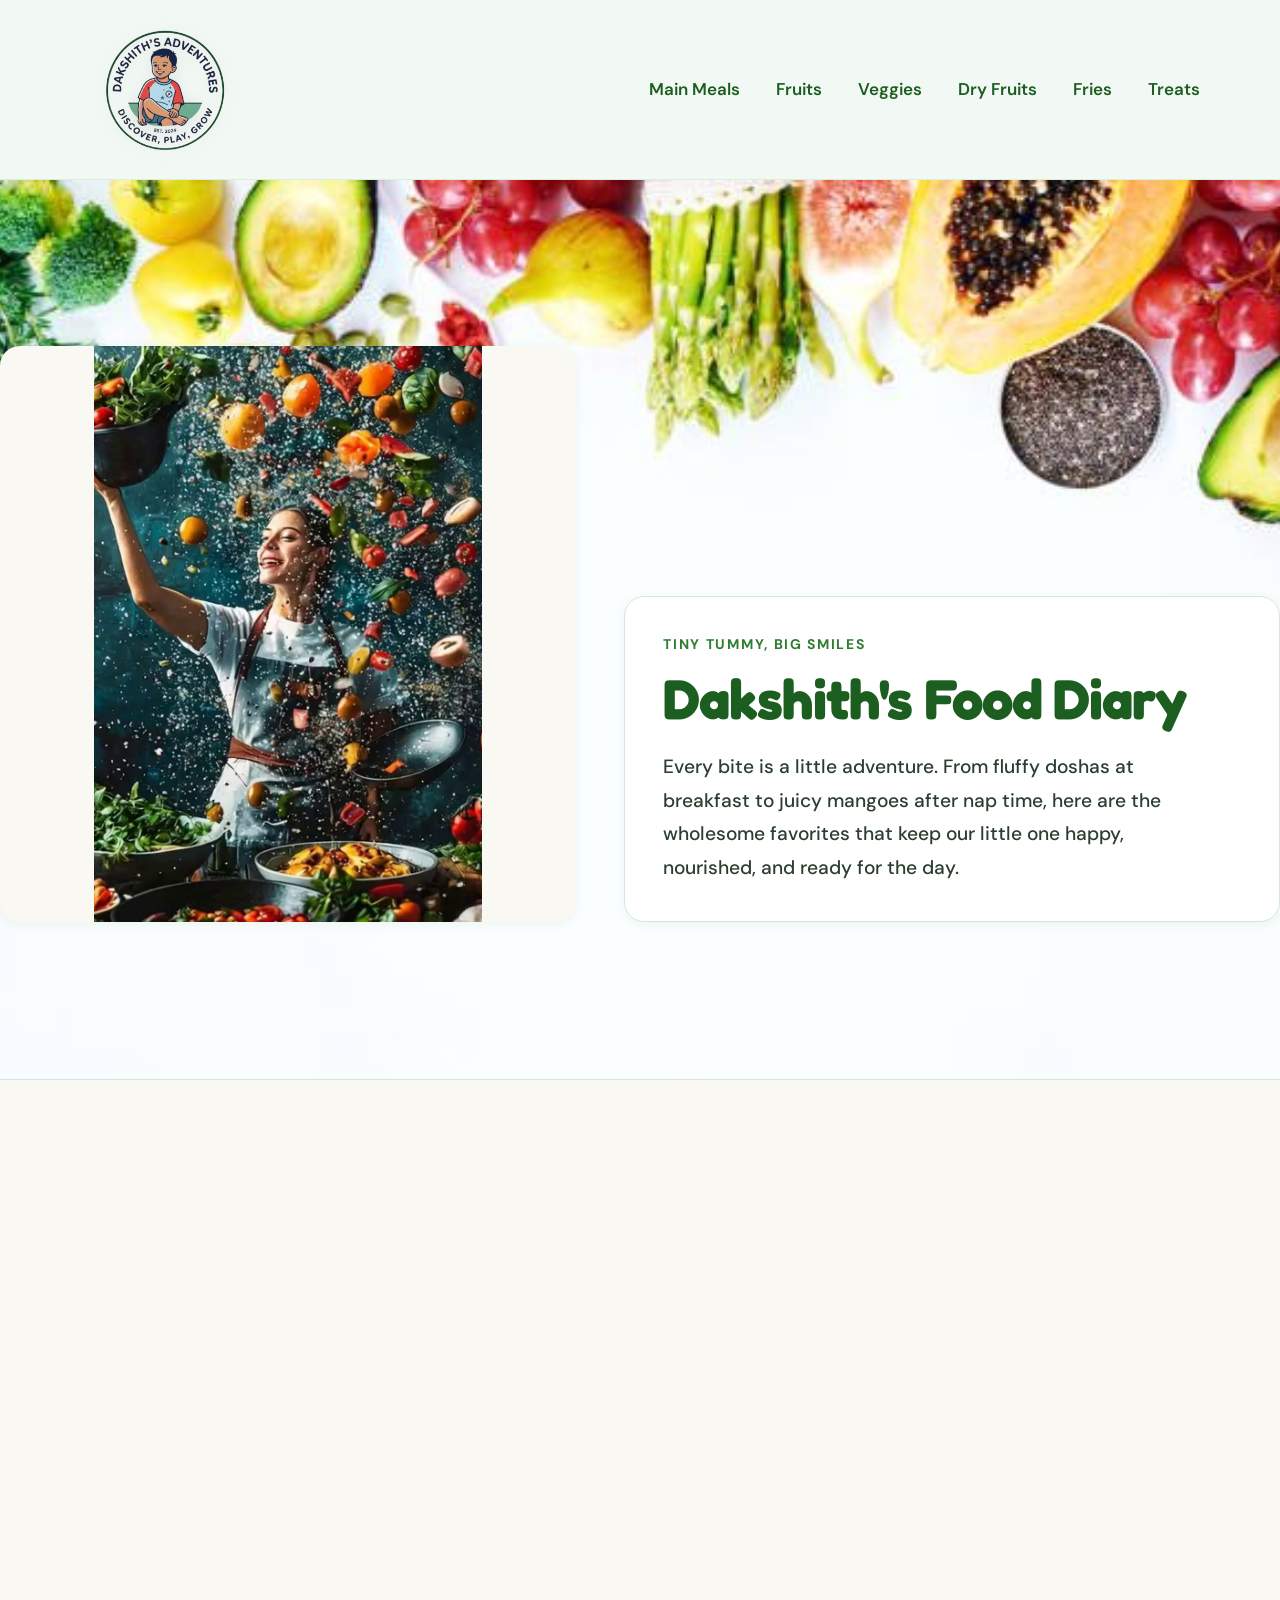
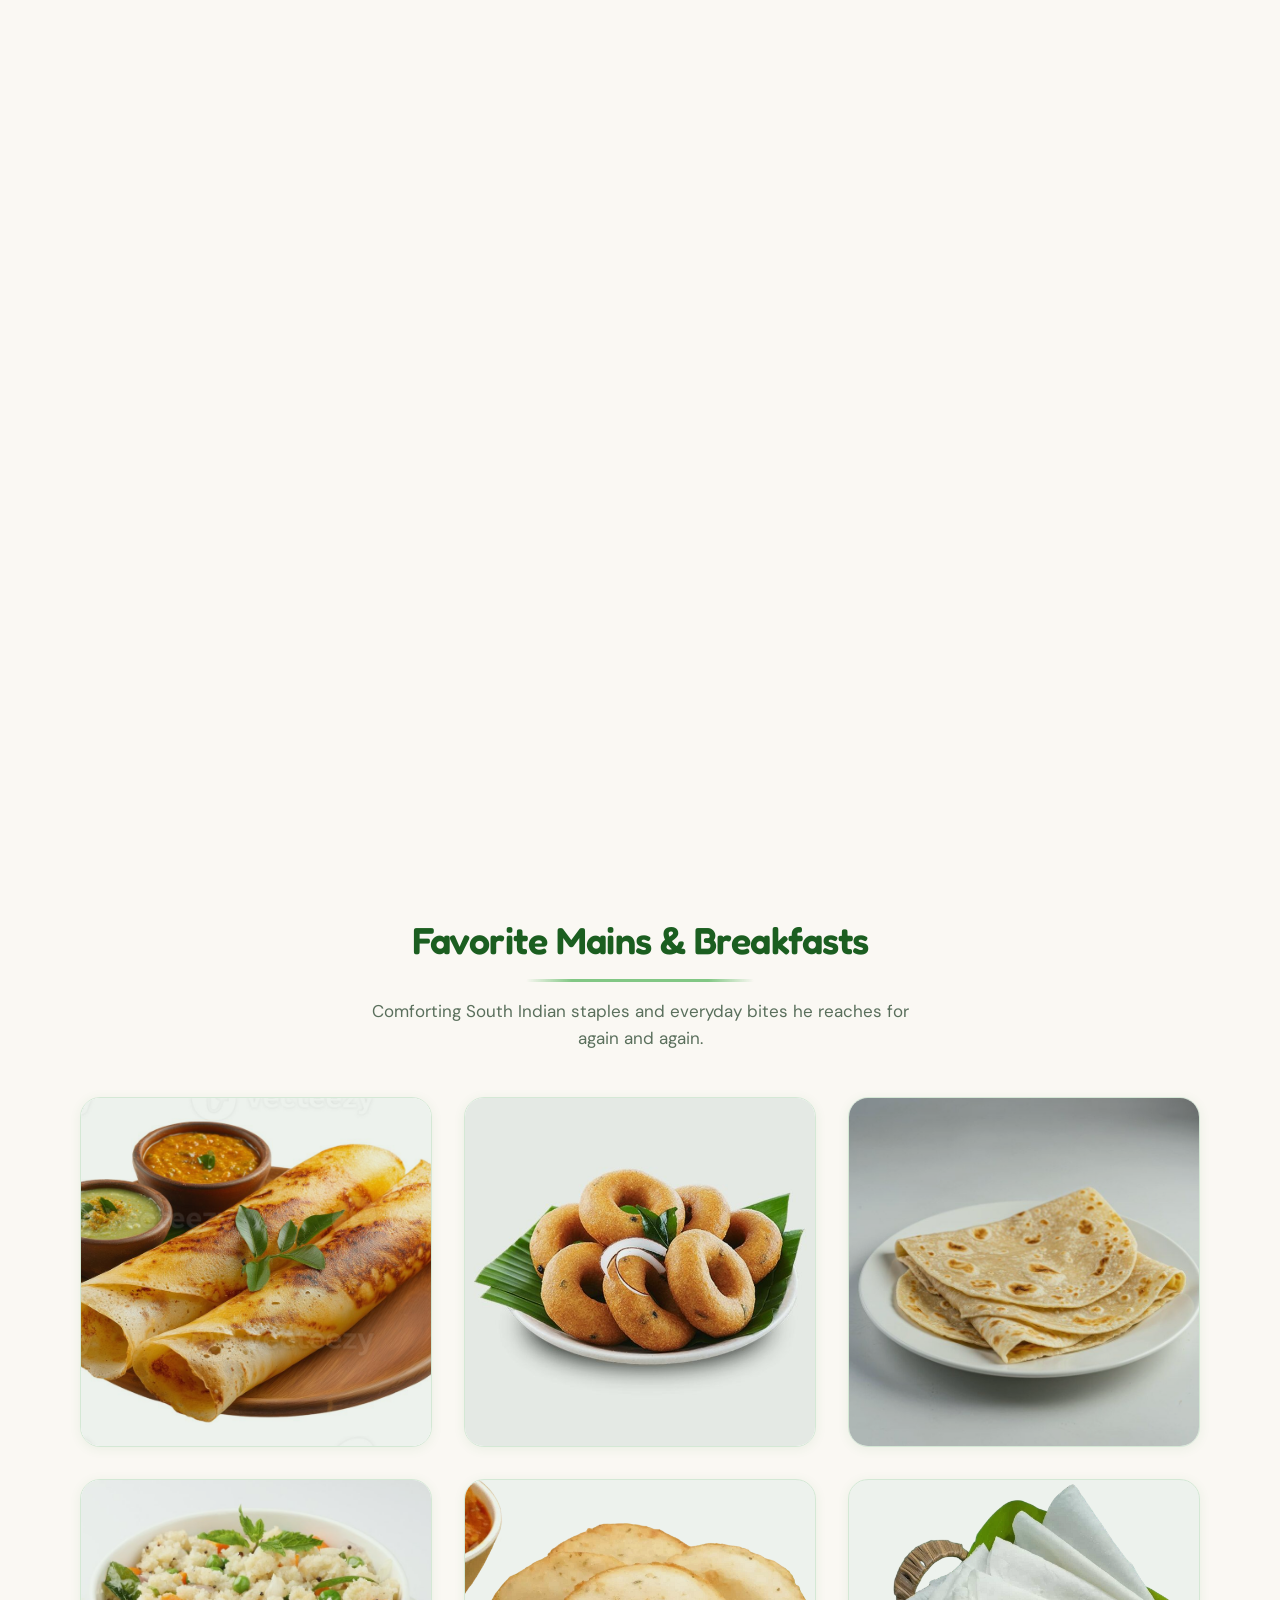
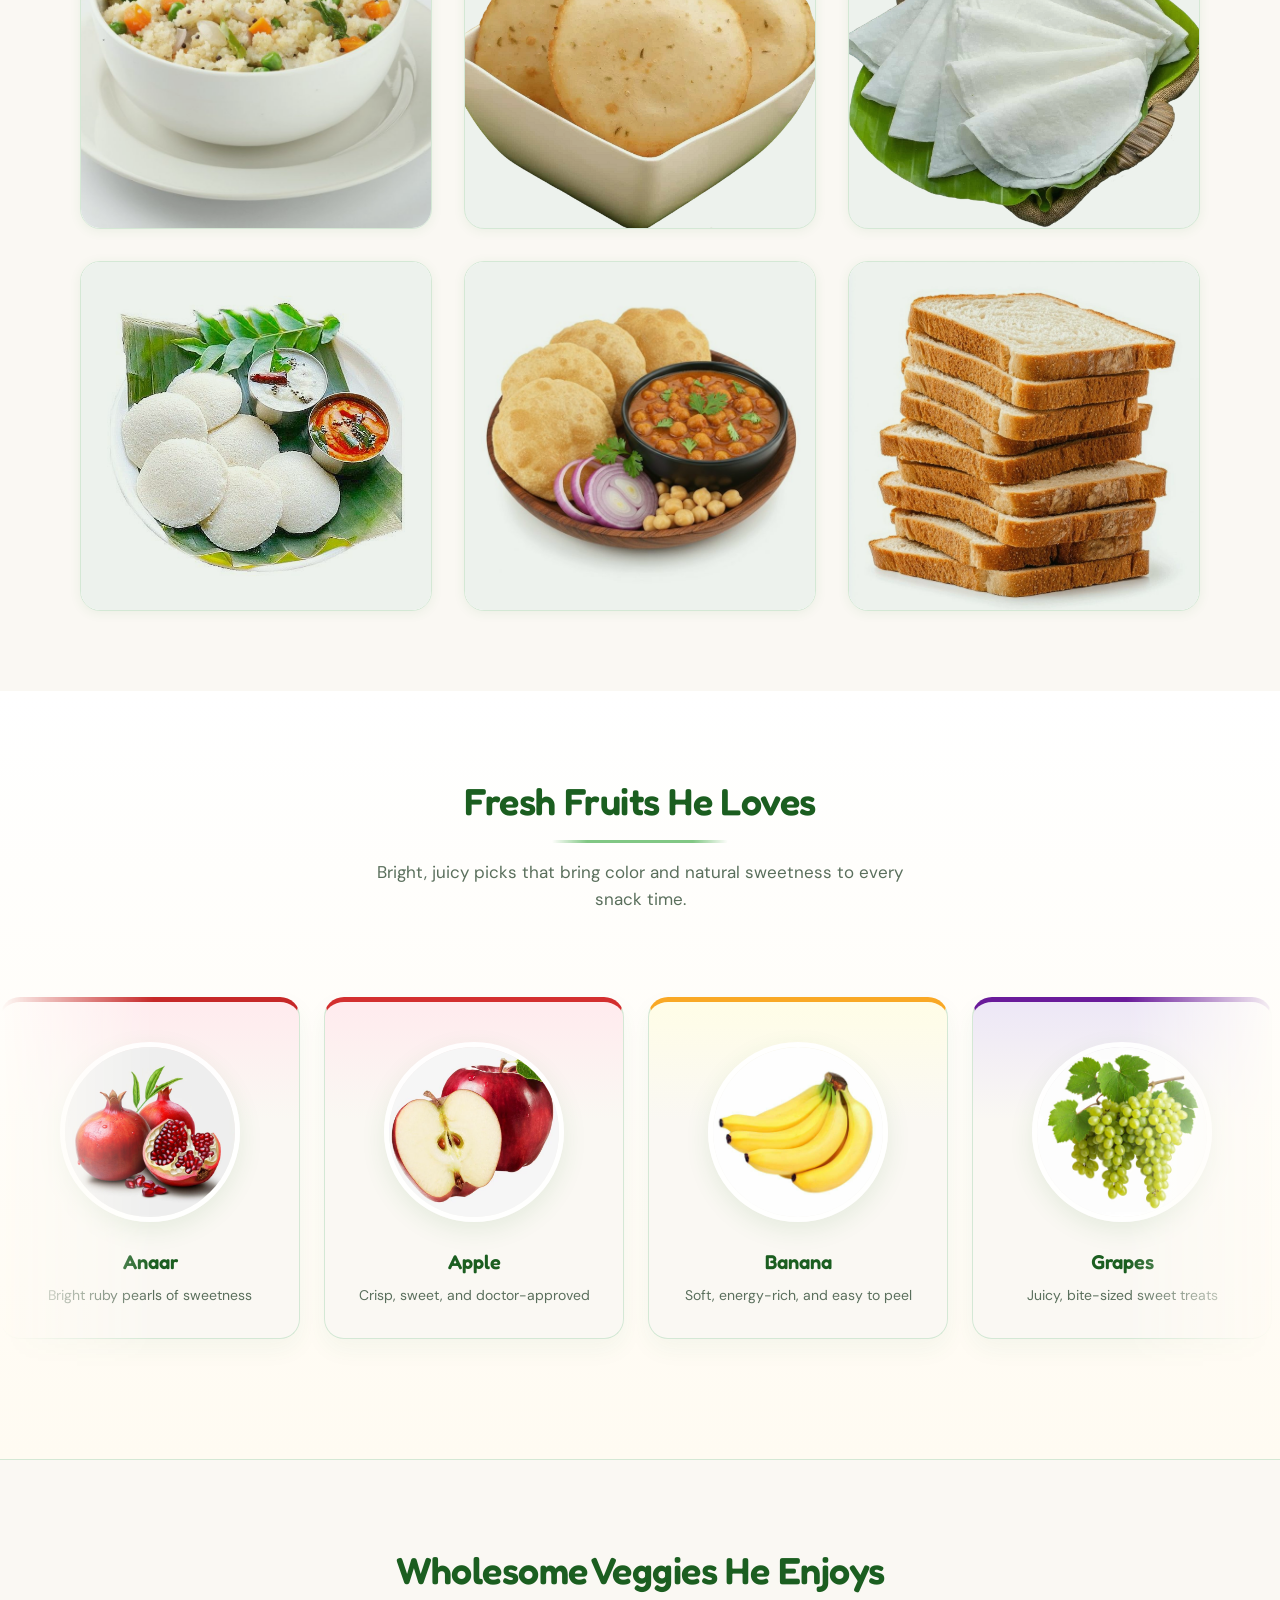
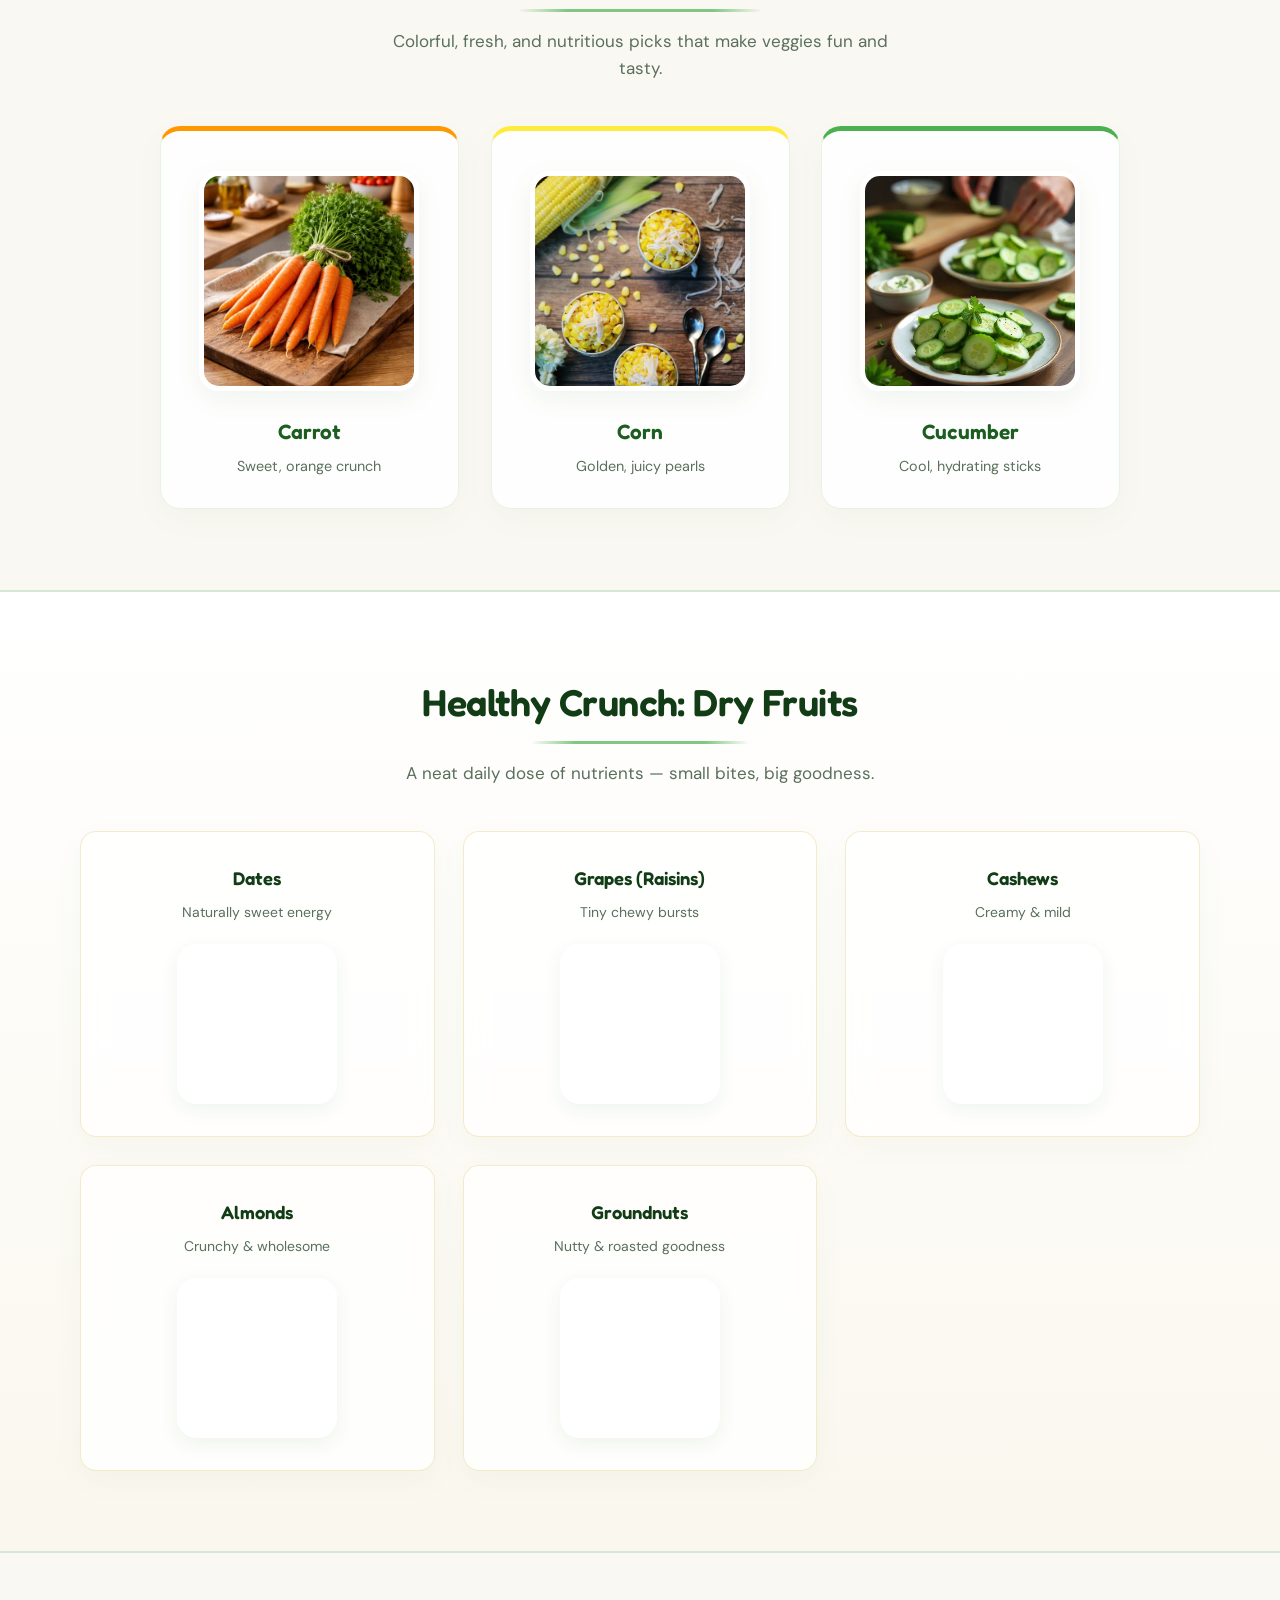
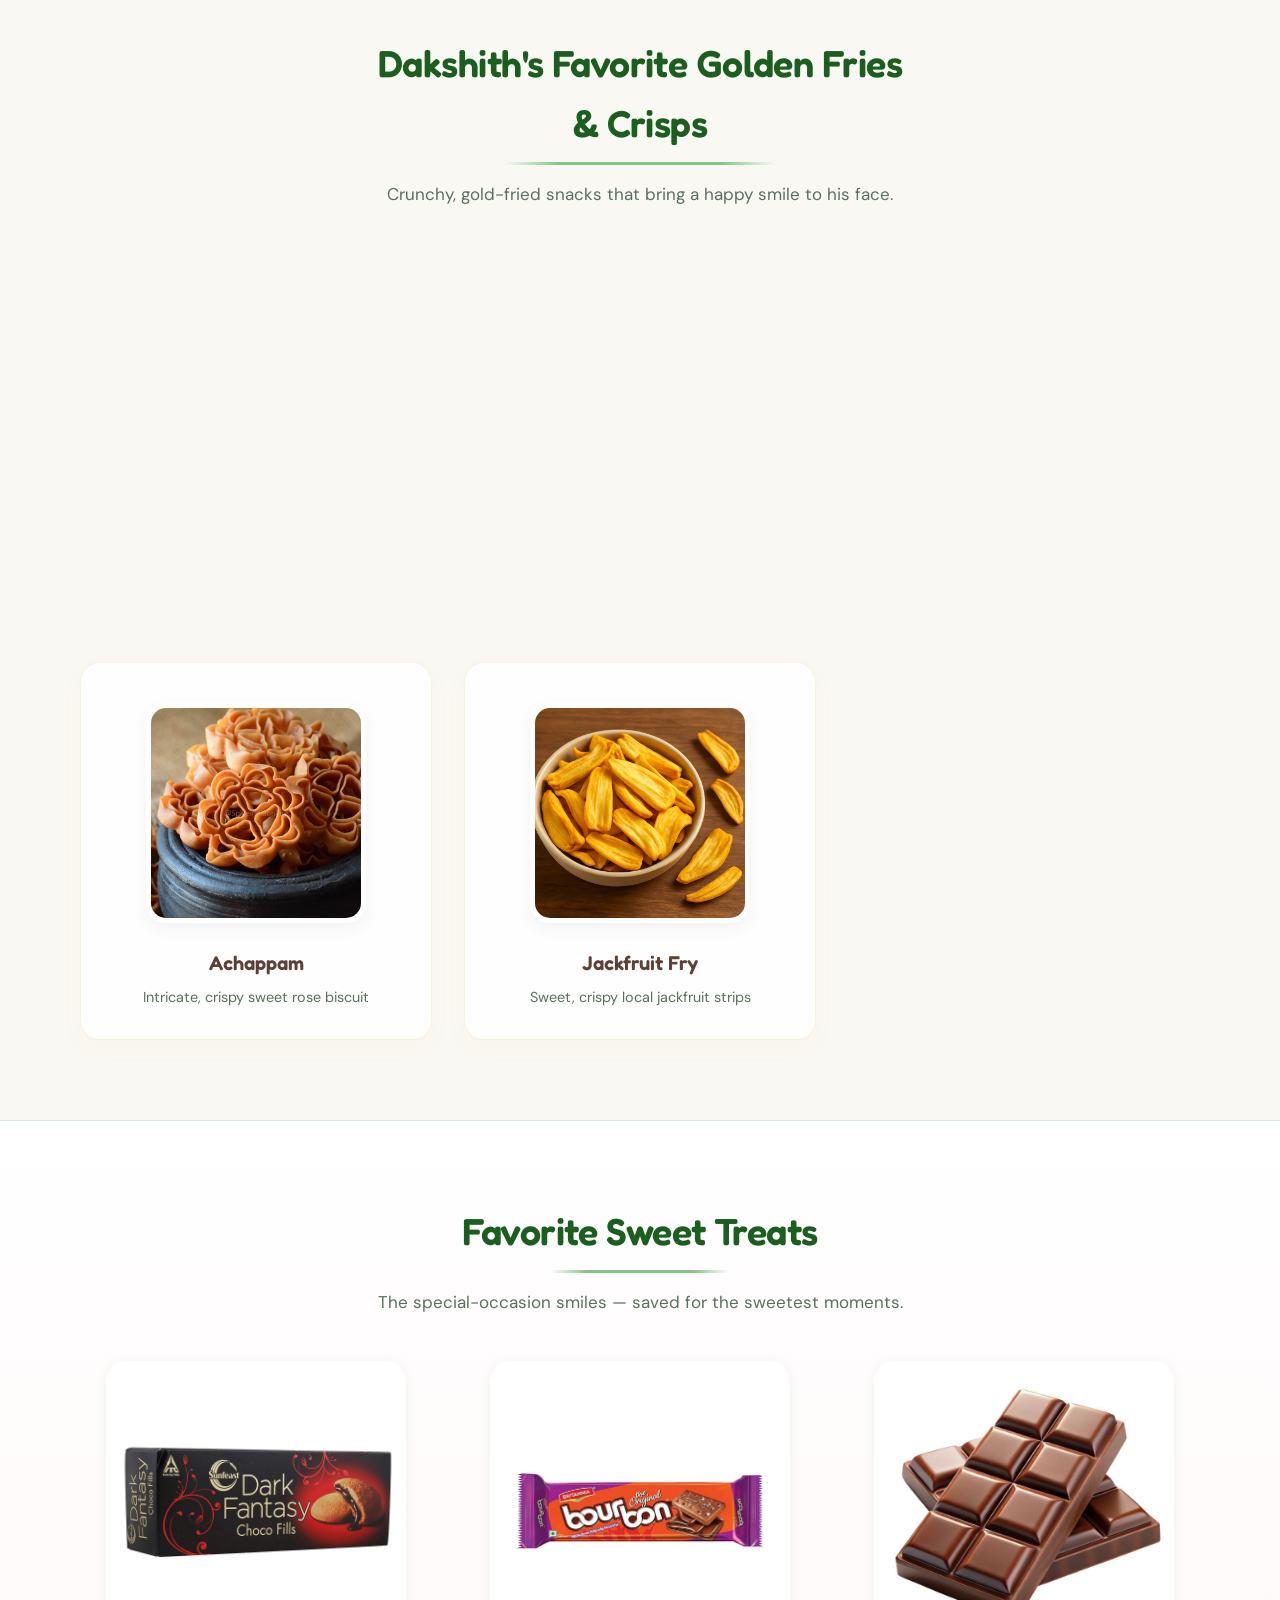
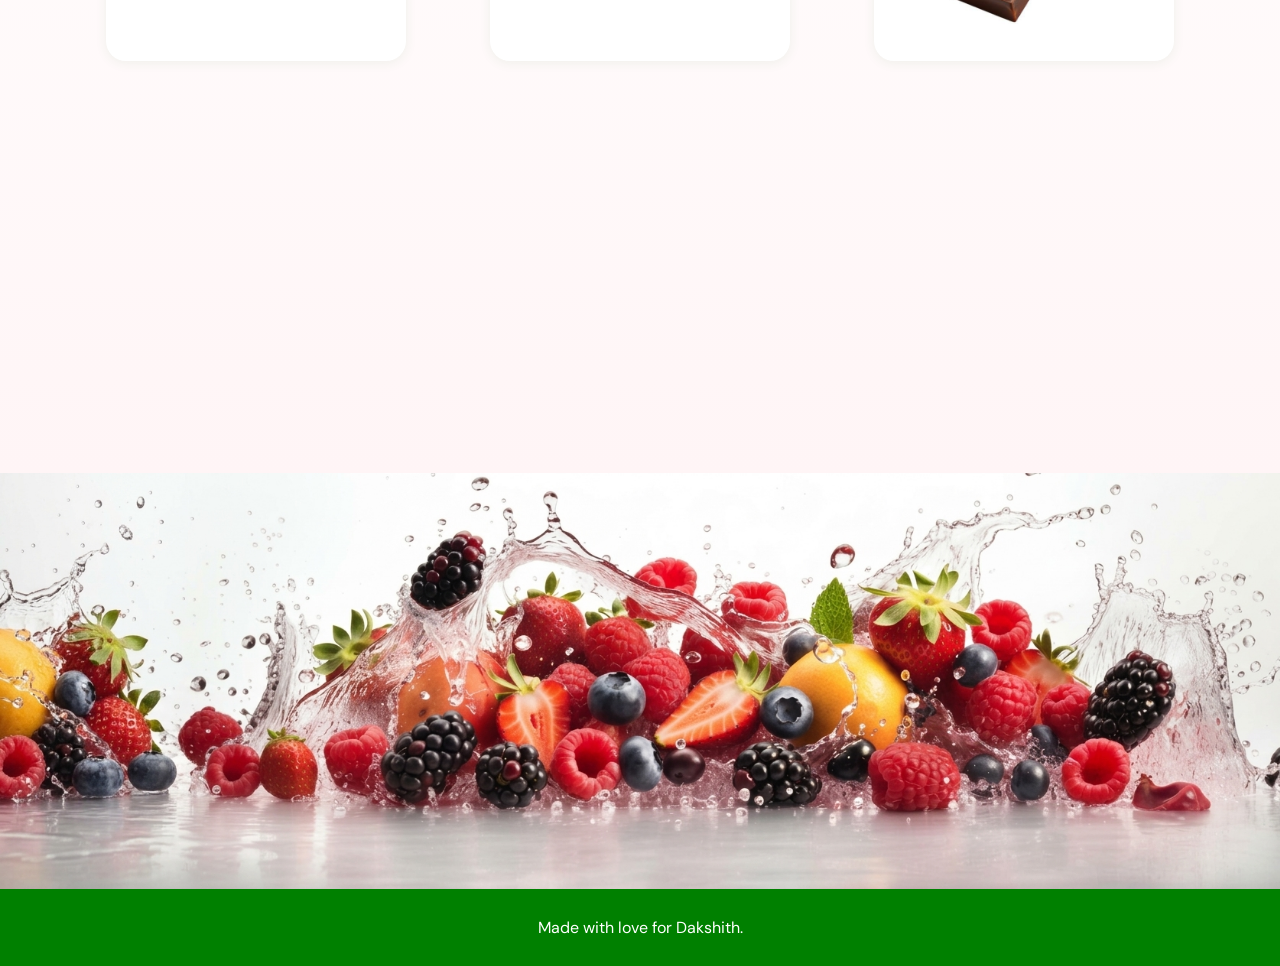
==== index.html @ 2ee8d9c6 "Initial commit" ====
<!DOCTYPE html>
<html lang="en">
<head>
	<meta charset="utf-8" />
	<meta name="viewport" content="width=device-width, initial-scale=1" />
	<meta name="description" content="Dakshith's favorite foods — wholesome mains, fresh fruits, dry fruits, and sweet treats." />
	<title>Little Dakshith's Favorites</title>
	<link rel="icon" href="assets/images/dakshith-logo.png" type="image/png" />
	<link rel="preconnect" href="https://fonts.googleapis.com" />
	<link rel="preconnect" href="https://fonts.gstatic.com" crossorigin />
	<link href="https://fonts.googleapis.com/css2?family=DM+Sans:ital,opsz,wght@0,9..40,400;0,9..40,500;0,9..40,600;1,9..40,400&family=Fredoka:wght@500;600;700&display=swap" rel="stylesheet" />
	<link rel="stylesheet" href="assets/css/dakshith.css?v=5" />
	<script src="assets/js/hero-animation.js" defer></script>
</head>
<body>
	<a class="skip-link" href="#main">Skip to content</a>

	<header class="site-header">
		<div class="container header-inner">
			<a class="logo" href="#" aria-label="Dakshith's Adventures — home">
				<img src="assets/images/dakshith-logo.png" alt="Dakshith's Adventures — Discover, Play, Grow" width="160" height="160" />
			</a>
			<nav class="site-nav" aria-label="Primary">
				<ul>
					<li><a href="#mains">Main Meals</a></li>
					<li><a href="#fruits">Fruits</a></li>
					<li><a href="#veggies">Veggies</a></li>
					<li><a href="#dry-fruits">Dry Fruits</a></li>
					<li><a href="#fries">Fries</a></li>
					<li><a href="#treats">Treats</a></li>
				</ul>
			</nav>
		</div>

	</header>
	
	<main id="main">
		<div class="hero-scroll-container">
			<div class="hero-sticky-element">
				<section class="hero" aria-labelledby="hero-heading">
					<div class="container hero-inner">
						<div class="hero-copy">
							<p class="hero-eyebrow">Tiny tummy, big smiles</p>
							<h1 id="hero-heading">Dakshith's Food Diary</h1>
							<p class="hero-lead">
								Every bite is a little adventure. From fluffy doshas at breakfast to juicy mangoes
								after nap time, here are the wholesome favorites that keep our little one happy,
								nourished, and ready for the day.
							</p>
						</div>
						<div class="hero-animation-container">
							<div id="hero-loader-overlay" class="hero-loader-overlay">
								<div class="hero-loader-spinner"></div>
								<div class="hero-loader-text">
									Loading delicious memories... <span id="hero-loader-percentage">0%</span>
								</div>
								<div class="hero-loader-progress-bar">
									<div id="hero-loader-progress" class="hero-loader-progress"></div>
								</div>
							</div>
							<canvas id="hero-canvas"></canvas>
						</div>
					</div>
				</section>
			</div>
		</div>

		<section id="mains" class="section section-mains">
			<div class="container">
				<header class="section-header">
					<h2>Favorite Mains &amp; Breakfasts</h2>
					<p>Comforting South Indian staples and everyday bites he reaches for again and again.</p>
				</header>
				<div class="mains-grid">
					<article class="meal-card" data-animate>
						<div class="meal-image-container">
							<img src="assets/images/mainmeals/crispy%20dosha.jpg" alt="Crispy Dosa" loading="lazy" />
							<div class="meal-overlay"></div>
							<div class="meal-label">Crispy Dosa</div>
						</div>
					</article>
					<article class="meal-card" data-animate>
						<div class="meal-image-container">
							<img src="assets/images/mainmeals/uzhunnu%20vada.jpg" alt="Uzhunnu Vada" loading="lazy" />
							<div class="meal-overlay"></div>
							<div class="meal-label">Uzhunnu Vada</div>
						</div>
					</article>
					<article class="meal-card" data-animate>
						<div class="meal-image-container">
							<img src="assets/images/mainmeals/chapati.jpg" alt="Soft Chapati" loading="lazy" />
							<div class="meal-overlay"></div>
							<div class="meal-label">Soft Chapati</div>
						</div>
					</article>
					<article class="meal-card" data-animate>
						<div class="meal-image-container">
							<img src="assets/images/mainmeals/upmav.jpg" alt="Wholesome Upmav" loading="lazy" />
							<div class="meal-overlay"></div>
							<div class="meal-label">Wholesome Upmav</div>
						</div>
					</article>
					<article class="meal-card" data-animate>
						<div class="meal-image-container">
							<img src="assets/images/mainmeals/nei%20pathiri.png" alt="Nei Pathiri" loading="lazy" />
							<div class="meal-overlay"></div>
							<div class="meal-label">Nei Pathiri</div>
						</div>
					</article>
					<article class="meal-card" data-animate>
						<div class="meal-image-container">
							<img src="assets/images/mainmeals/nice%20pathiri.png" alt="Nice Pathiri" loading="lazy" />
							<div class="meal-overlay"></div>
							<div class="meal-label">Nice Pathiri</div>
						</div>
					</article>
					<article class="meal-card" data-animate>
						<div class="meal-image-container">
							<img src="assets/images/mainmeals/idli.jpg" alt="Fluffy Idli" loading="lazy" />
							<div class="meal-overlay"></div>
							<div class="meal-label">Fluffy Idli</div>
						</div>
					</article>
					<article class="meal-card" data-animate>
						<div class="meal-image-container">
							<img src="assets/images/mainmeals/poori.jpg" alt="Puffed Poori" loading="lazy" />
							<div class="meal-overlay"></div>
							<div class="meal-label">Puffed Poori</div>
						</div>
					</article>
					<article class="meal-card" data-animate>
						<div class="meal-image-container">
							<img src="assets/images/mainmeals/bread.jpg" alt="Soft Bread" loading="lazy" />
							<div class="meal-overlay"></div>
							<div class="meal-label">Soft Bread</div>
						</div>
					</article>
				</div>
			</div>
		</section>

		<section id="fruits" class="section section-fruits">
			<div class="container">
				<header class="section-header">
					<h2>Fresh Fruits He Loves</h2>
					<p>Bright, juicy picks that bring color and natural sweetness to every snack time.</p>
				</header>
			</div>
			
			<div class="fruit-marquee-container">
				<div class="fruit-marquee-track">
					<!-- Card 1: Anaar -->
					<article class="fruit-card fruit-anaar">
						<div class="fruit-img-wrapper">
							<img src="assets/images/fruits/anaar.jpg" alt="Anaar" />
						</div>
						<h3>Anaar</h3>
						<p>Bright ruby pearls of sweetness</p>
					</article>
					<!-- Card 2: Apple -->
					<article class="fruit-card fruit-apple">
						<div class="fruit-img-wrapper">
							<img src="assets/images/fruits/apple.webp" alt="Apple" />
						</div>
						<h3>Apple</h3>
						<p>Crisp, sweet, and doctor-approved</p>
					</article>
					<!-- Card 3: Banana -->
					<article class="fruit-card fruit-banana">
						<div class="fruit-img-wrapper">
							<img src="assets/images/fruits/banana.jpg" alt="Banana" />
						</div>
						<h3>Banana</h3>
						<p>Soft, energy-rich, and easy to peel</p>
					</article>
					<!-- Card 4: Grapes -->
					<article class="fruit-card fruit-grapes">
						<div class="fruit-img-wrapper">
							<img src="assets/images/fruits/grapees.jpg" alt="Grapes" />
						</div>
						<h3>Grapes</h3>
						<p>Juicy, bite-sized sweet treats</p>
					</article>
					<!-- Card 5: Guava -->
					<article class="fruit-card fruit-guava">
						<div class="fruit-img-wrapper">
							<img src="assets/images/fruits/guava.jpg" alt="Guava" />
						</div>
						<h3>Guava</h3>
						<p>Fragrant, crisp, and high in fiber</p>
					</article>
					<!-- Card 6: Mango -->
					<article class="fruit-card fruit-mango">
						<div class="fruit-img-wrapper">
							<img src="assets/images/fruits/mango.jpg" alt="Mango" />
						</div>
						<h3>Mango</h3>
						<p>The golden, sweet king of fruits</p>
					</article>
					<!-- Card 7: Papaya -->
					<article class="fruit-card fruit-papaya">
						<div class="fruit-img-wrapper">
							<img src="assets/images/fruits/papaya.jpg" alt="Papaya" />
						</div>
						<h3>Papaya</h3>
						<p>Soft, tropical, and easy to digest</p>
					</article>
					<!-- Card 8: Pineapple -->
					<article class="fruit-card fruit-pineapple">
						<div class="fruit-img-wrapper">
							<img src="assets/images/fruits/pineapple.jpg" alt="Pineapple" />
						</div>
						<h3>Pineapple</h3>
						<p>Tangy, sweet, and tropical sunshine</p>
					</article>
					<!-- Card 9: Watermelon -->
					<article class="fruit-card fruit-watermelon">
						<div class="fruit-img-wrapper">
							<img src="assets/images/fruits/watermelon.jpg" alt="Watermelon" />
						</div>
						<h3>Watermelon</h3>
						<p>Refreshing, hydrating, and sweet</p>
					</article>

					<!-- DUPLICATED CARDS FOR INFINITE SCROLLING (aria-hidden="true" for screen readers) -->
					<!-- Card 1 Duplicate -->
					<article class="fruit-card fruit-anaar" aria-hidden="true">
						<div class="fruit-img-wrapper">
							<img src="assets/images/fruits/anaar.jpg" alt="" />
						</div>
						<h3>Anaar</h3>
						<p>Bright ruby pearls of sweetness</p>
					</article>
					<!-- Card 2 Duplicate -->
					<article class="fruit-card fruit-apple" aria-hidden="true">
						<div class="fruit-img-wrapper">
							<img src="assets/images/fruits/apple.webp" alt="" />
						</div>
						<h3>Apple</h3>
						<p>Crisp, sweet, and doctor-approved</p>
					</article>
					<!-- Card 3 Duplicate -->
					<article class="fruit-card fruit-banana" aria-hidden="true">
						<div class="fruit-img-wrapper">
							<img src="assets/images/fruits/banana.jpg" alt="" />
						</div>
						<h3>Banana</h3>
						<p>Soft, energy-rich, and easy to peel</p>
					</article>
					<!-- Card 4 Duplicate -->
					<article class="fruit-card fruit-grapes" aria-hidden="true">
						<div class="fruit-img-wrapper">
							<img src="assets/images/fruits/grapees.jpg" alt="" />
						</div>
						<h3>Grapes</h3>
						<p>Juicy, bite-sized sweet treats</p>
					</article>
					<!-- Card 5 Duplicate -->
					<article class="fruit-card fruit-guava" aria-hidden="true">
						<div class="fruit-img-wrapper">
							<img src="assets/images/fruits/guava.jpg" alt="" />
						</div>
						<h3>Guava</h3>
						<p>Fragrant, crisp, and high in fiber</p>
					</article>
					<!-- Card 6 Duplicate -->
					<article class="fruit-card fruit-mango" aria-hidden="true">
						<div class="fruit-img-wrapper">
							<img src="assets/images/fruits/mango.jpg" alt="" />
						</div>
						<h3>Mango</h3>
						<p>The golden, sweet king of fruits</p>
					</article>
					<!-- Card 7 Duplicate -->
					<article class="fruit-card fruit-papaya" aria-hidden="true">
						<div class="fruit-img-wrapper">
							<img src="assets/images/fruits/papaya.jpg" alt="" />
						</div>
						<h3>Papaya</h3>
						<p>Soft, tropical, and easy to digest</p>
					</article>
					<!-- Card 8 Duplicate -->
					<article class="fruit-card fruit-pineapple" aria-hidden="true">
						<div class="fruit-img-wrapper">
							<img src="assets/images/fruits/pineapple.jpg" alt="" />
						</div>
						<h3>Pineapple</h3>
						<p>Tangy, sweet, and tropical sunshine</p>
					</article>
					<!-- Card 9 Duplicate -->
					<article class="fruit-card fruit-watermelon" aria-hidden="true">
						<div class="fruit-img-wrapper">
							<img src="assets/images/fruits/watermelon.jpg" alt="" />
						</div>
						<h3>Watermelon</h3>
						<p>Refreshing, hydrating, and sweet</p>
					</article>
				</div>
			</div>
		</section>

		<section id="veggies" class="section section-veggies">
			<div class="container">
				<header class="section-header">
					<h2>Wholesome Veggies He Enjoys</h2>
					<p>Colorful, fresh, and nutritious picks that make veggies fun and tasty.</p>
				</header>
				<div class="veggies-grid">
					<article class="veggie-card veggie-carrot" data-animate-veggie>
						<div class="veggie-img-wrapper">
							<img src="assets/images/veggies/carrot.jpg" alt="Carrot" loading="lazy" />
						</div>
						<h3>Carrot</h3>
						<p>Sweet, orange crunch</p>
					</article>
					<article class="veggie-card veggie-corn" data-animate-veggie>
						<div class="veggie-img-wrapper">
							<img src="assets/images/veggies/corn.jpg" alt="Corn" loading="lazy" />
						</div>
						<h3>Corn</h3>
						<p>Golden, juicy pearls</p>
					</article>
					<article class="veggie-card veggie-cucumber" data-animate-veggie>
						<div class="veggie-img-wrapper">
							<img src="assets/images/veggies/cucumber.jpg" alt="Cucumber" loading="lazy" />
						</div>
						<h3>Cucumber</h3>
						<p>Cool, hydrating sticks</p>
					</article>
				</div>
			</div>
		</section>

		<section id="dry-fruits" class="section section-dry-fruits">
			<div class="container">
				<header class="section-header">
					<h2>Healthy Crunch: Dry Fruits</h2>
					<p>A neat daily dose of nutrients — small bites, big goodness.</p>
				</header>
				<ul class="dry-fruit-list">
					<li class="dry-fruit-item" data-animate-dry>
						<div class="dry-fruit-img-wrapper">
							<img class="dry-fruit-bowl-img" src="assets/images/dryfruitsbowl/datesbowl.png" alt="Dates in bowl" loading="lazy" />
							<img class="dry-fruit-flying-img" src="assets/images/dryfruits/dates.jpg" alt="Dates flying" loading="lazy" />
						</div>
						<span class="dry-fruit-name">Dates</span>
						<span class="dry-fruit-note">Naturally sweet energy</span>
					</li>
					<li class="dry-fruit-item" data-animate-dry>
						<div class="dry-fruit-img-wrapper">
							<img class="dry-fruit-bowl-img" src="assets/images/dryfruitsbowl/resinbowl.jpg" alt="Raisins in bowl" loading="lazy" />
							<img class="dry-fruit-flying-img" src="assets/images/dryfruits/resins.jpg" alt="Raisins flying" loading="lazy" />
						</div>
						<span class="dry-fruit-name">Grapes (Raisins)</span>
						<span class="dry-fruit-note">Tiny chewy bursts</span>
					</li>
					<li class="dry-fruit-item" data-animate-dry>
						<div class="dry-fruit-img-wrapper">
							<img class="dry-fruit-bowl-img" src="assets/images/dryfruitsbowl/cashewbowl.jpg" alt="Cashews in bowl" loading="lazy" />
							<img class="dry-fruit-flying-img" src="assets/images/dryfruits/cashews.jpg" alt="Cashews flying" loading="lazy" />
						</div>
						<span class="dry-fruit-name">Cashews</span>
						<span class="dry-fruit-note">Creamy &amp; mild</span>
					</li>
					<li class="dry-fruit-item" data-animate-dry>
						<div class="dry-fruit-img-wrapper">
							<img class="dry-fruit-bowl-img" src="assets/images/dryfruitsbowl/almondbowl.jpg" alt="Almonds in bowl" loading="lazy" />
							<img class="dry-fruit-flying-img" src="assets/images/dryfruits/almonds.jpg" alt="Almonds flying" loading="lazy" />
						</div>
						<span class="dry-fruit-name">Almonds</span>
						<span class="dry-fruit-note">Crunchy &amp; wholesome</span>
					</li>
					<li class="dry-fruit-item" data-animate-dry>
						<div class="dry-fruit-img-wrapper">
							<img class="dry-fruit-bowl-img" src="assets/images/dryfruitsbowl/groundnut bowl.jpg" alt="Groundnuts in bowl" loading="lazy" />
							<img class="dry-fruit-flying-img" src="assets/images/dryfruits/groundnut.jpg" alt="Groundnuts flying" loading="lazy" />
						</div>
						<span class="dry-fruit-name">Groundnuts</span>
						<span class="dry-fruit-note">Nutty &amp; roasted goodness</span>
					</li>
				</ul>
			</div>
		</section>

		<section id="fries" class="section section-fries">
			<div class="container">
				<header class="section-header">
					<h2>Dakshith's Favorite Golden Fries &amp; Crisps</h2>
					<p>Crunchy, gold-fried snacks that bring a happy smile to his face.</p>
				</header>
				<div class="fries-grid">
					<article class="fries-card fry-banana-chips" data-animate-fries>
						<div class="fry-img-wrapper">
							<img src="assets/images/fries/banana%20chips.jpg" alt="Banana Chips" loading="lazy" />
						</div>
						<h3>Banana Chips</h3>
						<p>Golden, crunchy coconut oil chips</p>
					</article>
					<article class="fries-card fry-potato-fry" data-animate-fries>
						<div class="fry-img-wrapper">
							<img src="assets/images/fries/potato%20fry.jpg" alt="Potato Fry" loading="lazy" />
						</div>
						<h3>Potato Fry</h3>
						<p>Classic golden, crispy home fries</p>
					</article>
					<article class="fries-card fry-murukku" data-animate-fries>
						<div class="fry-img-wrapper">
							<img src="assets/images/fries/murukku.jpg" alt="Murukku" loading="lazy" />
						</div>
						<h3>Murukku</h3>
						<p>Traditional savory spiral twist</p>
					</article>
					<article class="fries-card fry-achappam" data-animate-fries>
						<div class="fry-img-wrapper">
							<img src="assets/images/fries/achappam.jpg" alt="Achappam" loading="lazy" />
						</div>
						<h3>Achappam</h3>
						<p>Intricate, crispy sweet rose biscuit</p>
					</article>
					<article class="fries-card fry-jack-fruit-fry" data-animate-fries>
						<div class="fry-img-wrapper">
							<img src="assets/images/fries/jack%20fruit%20fry.jpg" alt="Jack Fruit Fry" loading="lazy" />
						</div>
						<h3>Jackfruit Fry</h3>
						<p>Sweet, crispy local jackfruit strips</p>
					</article>
				</div>
			</div>
		</section>

		<section id="treats" class="section section-treats">
			<div class="container">
				<header class="section-header">
					<h2>Favorite Sweet Treats</h2>
					<p>The special-occasion smiles — saved for the sweetest moments.</p>
				</header>
				<div class="treat-cards">
					<article class="treat-card treat-dark-fantasy" data-animate-treats>
						<div class="treat-badge">Top Pick</div>
						<div class="treat-img-wrapper">
							<img src="assets/images/treats/dark%20fantasy%20biscuit.jpg" alt="Dark Fantasy" loading="lazy" />
						</div>
						<h3>Dark Fantasy</h3>
						<p>Molten chocolate-filled cookie delight</p>
					</article>
					<article class="treat-card treat-bourbon" data-animate-treats>
						<div class="treat-badge">Classic</div>
						<div class="treat-img-wrapper">
							<img src="assets/images/treats/bourbon%20biscuit.jpg" alt="Bourbon Biscuit" loading="lazy" />
						</div>
						<h3>Bourbon Biscuit</h3>
						<p>Classic chocolate cream sandwich biscuit</p>
					</article>
					<article class="treat-card treat-chocolates" data-animate-treats>
						<div class="treat-badge">Sweet Bite</div>
						<div class="treat-img-wrapper">
							<img src="assets/images/treats/chocolates.jpg" alt="Chocolates" loading="lazy" />
						</div>
						<h3>Chocolates</h3>
						<p>Rich, smooth cocoa squares</p>
					</article>
					<article class="treat-card treat-cake" data-animate-treats>
						<div class="treat-badge">Bakery Special</div>
						<div class="treat-img-wrapper">
							<img src="assets/images/treats/cake.jpg" alt="Cake" loading="lazy" />
						</div>
						<h3>Soft Cake</h3>
						<p>Fluffy, sweet slice of baked goodness</p>
					</article>
					<article class="treat-card treat-icecream" data-animate-treats>
						<div class="treat-badge">Cool Treat</div>
						<div class="treat-img-wrapper">
							<img src="assets/images/treats/icecream.jpg" alt="Ice Cream" loading="lazy" />
						</div>
						<h3>Ice Cream</h3>
						<p>Cool, creamy vanilla dream cone</p>
					</article>
					<article class="treat-card treat-boost" data-animate-treats>
						<div class="treat-badge">Energy Drink</div>
						<div class="treat-img-wrapper">
							<img src="assets/images/treats/boost.jpg" alt="Boost" loading="lazy" />
						</div>
						<h3>Boost</h3>
						<p>Energy-packed chocolate health drink</p>
					</article>
				</div>
			</div>
		</section>
	</main>





	<footer class="site-footer">
		
	</footer>
	
	<div  style="background-color: green; padding-top: 10px; padding-bottom: 10px;">
		<p style="text-align: center; background-color: green; color: white;">
			Made with love for Dakshith.
        </p>
	</div>


	</body>
</html>
---- assets/css/dakshith.css ----
/* Dakshith's Food Diary — modern, scannable, static */

:root {
	--cream: #faf8f3;
	--white: #ffffff;
	--mint: #c8e6c9;
	--mint-light: #e8f5e9;
	--sage: #81c784;
	--sage-muted: #a5d6a7;
	--forest: #2e7d32;
	--forest-deep: #1b5e20;
	--forest-soft: #388e3c;
	--text: #2c3e2f;
	--text-muted: #5a6f5c;
	--border: #d4e8d5;
	--shadow: 0 2px 12px rgba(46, 125, 50, 0.08);
	--shadow-hover: 0 6px 24px rgba(46, 125, 50, 0.12);
	--radius: 12px;
	--radius-lg: 20px;
	--font-heading: "Fredoka", system-ui, sans-serif;
	--font-body: "DM Sans", system-ui, sans-serif;
	--header-height: 180px;
}

*,
*::before,
*::after {
	box-sizing: border-box;
}

html {
	scroll-behavior: smooth;
}

body {
	margin: 0;
	font-family: var(--font-body);
	font-size: 1rem;
	line-height: 1.6;
	color: var(--text);
	background: var(--cream);
	-webkit-font-smoothing: antialiased;
}

img {
	max-width: 100%;
	height: auto;
	display: block;
}

a {
	color: var(--forest);
	text-decoration: none;
}

a:hover {
	color: var(--forest-deep);
}

.container {
	width: min(1120px, 100% - 2.5rem);
	margin-inline: auto;
}

.skip-link {
	position: absolute;
	top: -100%;
	left: 1rem;
	z-index: 999;
	padding: 0.5rem 1rem;
	background: var(--forest);
	color: var(--white);
	border-radius: var(--radius);
}

.skip-link:focus {
	top: 1rem;
}

/* Header */

.site-header {
	position: sticky;
	top: 0;
	z-index: 100;
	height: var(--header-height);
	background: rgba(240, 248, 242, 0.78); /* Soft, realistic translucent light mint-green */
	border-bottom: 1px solid rgba(200, 230, 201, 0.6); /* Soft green border */
	backdrop-filter: blur(12px);
	-webkit-backdrop-filter: blur(12px);
	transition: background-color 0.4s ease, border-color 0.4s ease;
}

.header-inner {
	display: flex;
	align-items: center;
	justify-content: space-between;
	height: 100%;
	gap: 1.5rem;
}

.logo {
	display: flex;
	align-items: center;
	flex-shrink: 0;
	line-height: 0;
}

.logo img {
	width: 170px;
	height: 170px;
	object-fit: contain;
	display: block;
	filter: drop-shadow(0 2px 8px rgba(0, 0, 0, 0.08)); /* Add soft depth to the logo */
}

.site-nav ul {
	display: flex;
	gap: clamp(1.25rem, 3vw, 2.25rem);
	margin: 0;
	padding: 0;
	list-style: none;
}

.site-nav a {
	font-size: 1.0625rem;
	font-weight: 600;
	color: var(--forest-deep); /* Elegant, readable dark green */
	padding: 0.35rem 0;
	border-bottom: 2px solid transparent;
	transition: color 0.3s ease, border-bottom-color 0.3s ease;
}

.site-nav a:hover,
.site-nav a:focus-visible {
	color: var(--forest); /* Rich green hover text */
	border-bottom-color: var(--sage); /* Soft sage underline */
}

/* Hero Scroll-Pinning & Animation Layout */

.hero-scroll-container {
	height: 250vh;
	position: relative;
}

.hero-sticky-element {
	position: sticky;
	top: 0;
	height: 100vh;
	width: 100%;
	overflow: hidden;
}

.hero {
	position: relative;
	height: 100%;
	min-height: 100%;
	padding: var(--header-height) 0 0 0;
	background-color: var(--white);
	background-image: url("../../assets/images/header-background.png");
	background-size: cover;
	background-position: center;
	background-repeat: no-repeat;
	border-bottom: 1px solid var(--border);
	overflow: hidden;
	display: flex;
	align-items: center;
}

.hero::before {
	display: none;
}

.hero-inner {
	position: relative;
	z-index: 1;
	display: flex;
	flex-direction: row-reverse;
	align-items: flex-end;
	justify-content: space-between;
	width: 100%;
	gap: clamp(1.5rem, 4vw, 3rem);
	padding-bottom: 2rem;
}

.hero-copy {
	flex: 1 1 50%;
	max-width: 52%;
	padding: clamp(1.5rem, 3vw, 2.25rem) clamp(1.5rem, 3vw, 2.5rem);
	background: rgba(255, 255, 255, 0.94);
	border: 1px solid var(--border);
	border-radius: var(--radius-lg);
	box-shadow: var(--shadow);
}

.hero-animation-container {
	position: relative;
	flex: 1 1 45%;
	max-width: 45%;
	aspect-ratio: 1 / 1;
	max-height: calc(100vh - var(--header-height) - 1rem);
	margin-top: -140px;
	display: flex;
	align-items: center;
	justify-content: center;
	border-radius: var(--radius-lg);
	background: var(--cream);
	border: opx solid var(--border);
	box-shadow: var(--shadow);
	overflow: hidden;
}

#hero-canvas {
	width: 100%;
	height: 100%;
	display: block;
}

/* Loader Overlay */
.hero-loader-overlay {
	position: absolute;
	inset: 0;
	background: rgba(250, 248, 243, 0.96);
	backdrop-filter: blur(12px);
	-webkit-backdrop-filter: blur(12px);
	display: flex;
	flex-direction: column;
	align-items: center;
	justify-content: center;
	z-index: 10;
	padding: 2rem;
	transition: opacity 0.6s cubic-bezier(0.165, 0.84, 0.44, 1);
}

.hero-loader-overlay.fade-out {
	opacity: 0;
	pointer-events: none;
}

.hero-loader-spinner {
	width: 54px;
	height: 54px;
	border: 3px solid rgba(129, 199, 132, 0.15);
	border-top-color: var(--sage);
	border-radius: 50%;
	animation: hero-spin 1s cubic-bezier(0.4, 0, 0.2, 1) infinite;
	margin-bottom: 1.5rem;
	box-shadow: 0 0 15px rgba(129, 199, 132, 0.1);
}

@keyframes hero-spin {
	to { transform: rotate(360deg); }
}

.hero-loader-text {
	font-family: var(--font-heading);
	color: var(--forest-deep);
	font-size: 1.125rem;
	font-weight: 600;
	margin-bottom: 1rem;
	text-align: center;
	letter-spacing: -0.01em;
}

.hero-loader-progress-bar {
	width: 80%;
	max-width: 240px;
	height: 4px;
	background: rgba(129, 199, 132, 0.15);
	border-radius: 10px;
	overflow: hidden;
	box-shadow: inset 0 1px 2px rgba(0, 0, 0, 0.05);
}

.hero-loader-progress {
	width: 0%;
	height: 100%;
	background: linear-gradient(90deg, var(--sage), #4caf50);
	border-radius: 10px;
	transition: width 0.2s cubic-bezier(0.1, 0.8, 0.25, 1);
}

.hero-eyebrow {
	margin: 0 0 0.75rem;
	font-size: 0.875rem;
	font-weight: 700;
	text-transform: uppercase;
	letter-spacing: 0.12em;
	color: var(--forest);
}

.hero-copy h1 {
	margin: 0 0 1.25rem;
	font-family: var(--font-heading);
	font-size: clamp(2.25rem, 5.5vw, 3.5rem);
	font-weight: 700;
	line-height: 1.12;
	color: var(--forest-deep);
	letter-spacing: -0.02em;
}

.hero-lead {
	margin: 0;
	max-width: 40ch;
	font-size: clamp(1.0625rem, 2.2vw, 1.2rem);
	font-weight: 500;
	color: var(--text);
	line-height: 1.75;
}

/* Sections */

.section {
	padding: clamp(3.5rem, 8vw, 5rem) 0;
}

.section:nth-child(even) {
	background: transparent;
}

.section-header {
	text-align: center;
	max-width: 540px;
	margin: 0 auto 2.75rem;
}

.section-header h2 {
	margin: 0 0 1rem;
	font-family: var(--font-heading);
	font-size: clamp(1.625rem, 4vw, 2.35rem);
	font-weight: 600;
	color: var(--forest-deep);
	letter-spacing: -0.015em;
	position: relative;
	display: inline-block;
	padding-bottom: 0.75rem;
}

.section-header h2::after {
	content: '';
	position: absolute;
	bottom: 0;
	left: 25%;
	width: 50%;
	height: 3px;
	background: linear-gradient(90deg, transparent, var(--sage) 20%, var(--sage) 80%, transparent);
	border-radius: 2px;
}

.section-header p {
	margin: 0;
	color: var(--text-muted);
	font-size: 1.0625rem;
}

.section-mains {
	background: linear-gradient(180deg, #fdfcf9 0%, #f6f8f5 100%);
}

.section-fruits {
	background: linear-gradient(180deg, #ffffff 0%, #fffbf2 100%);
}

/* Main meals grid - Redesigned Premium Cards */

.mains-grid {
	display: grid;
	grid-template-columns: 1fr;
	gap: 2rem;
}

@media (min-width: 580px) and (max-width: 850px) {
	.mains-grid {
		grid-template-columns: repeat(2, 1fr);
	}
}

@media (min-width: 851px) {
	.mains-grid {
		grid-template-columns: repeat(3, 1fr);
	}
}

.meal-card {
	position: relative;
	height: 350px;
	border-radius: var(--radius-lg);
	overflow: hidden;
	box-shadow: var(--shadow);
	border: 1px solid var(--border);
	background: var(--white);
	cursor: pointer;
	opacity: 0; /* Starts hidden for the entrance animation */
	transition: transform 0.5s cubic-bezier(0.165, 0.84, 0.44, 1),
	            box-shadow 0.5s cubic-bezier(0.165, 0.84, 0.44, 1),
	            border-color 0.5s cubic-bezier(0.165, 0.84, 0.44, 1);
}

.meal-image-container {
	position: relative;
	width: 100%;
	height: 100%;
	overflow: hidden;
}

.meal-image-container img {
	width: 100%;
	height: 100%;
	object-fit: cover;
	transition: transform 0.8s cubic-bezier(0.165, 0.84, 0.44, 1);
}

.meal-overlay {
	position: absolute;
	inset: 0;
	background: rgba(27, 94, 32, 0.08); /* Soft brand tint overlay */
	z-index: 1;
	transition: background-color 0.5s ease;
}

.meal-label {
	position: absolute;
	bottom: 1.5rem;
	left: 1.5rem;
	right: 1.5rem;
	z-index: 5;
	background: rgba(255, 255, 255, 0.85);
	backdrop-filter: blur(10px);
	-webkit-backdrop-filter: blur(10px);
	border: 1px solid rgba(255, 255, 255, 0.45);
	padding: 0.85rem 1.25rem;
	border-radius: var(--radius);
	font-family: var(--font-heading);
	font-weight: 600;
	font-size: 1.125rem;
	color: var(--forest-deep);
	text-align: center;
	box-shadow: 0 8px 32px rgba(46, 125, 50, 0.06);
	transform: translateY(15px);
	opacity: 0;
	transition: transform 0.5s cubic-bezier(0.165, 0.84, 0.44, 1),
	            opacity 0.5s ease;
	pointer-events: none;
}

/* Card Hover Effects */

.meal-card:hover {
	transform: translateY(-8px);
	box-shadow: 0 16px 36px rgba(46, 125, 50, 0.18);
	border-color: var(--sage);
}

.meal-card:hover .meal-image-container img {
	transform: scale(1.08);
}

.meal-card:hover .meal-overlay {
	background-color: rgba(27, 94, 32, 0); /* Clear tint on hover */
}

.meal-card:hover .meal-label {
	transform: translateY(0);
	opacity: 1;
}

/* Unique Scroll-Entrance Flying Animations */

@keyframes flyInLeft {
	from {
		opacity: 0;
		transform: translateX(-150px) rotate(-10deg) scale(0.85);
	}
	to {
		opacity: 1;
		transform: translateX(0) rotate(0deg) scale(1);
	}
}

@keyframes flyInRight {
	from {
		opacity: 0;
		transform: translateX(150px) rotate(10deg) scale(0.85);
	}
	to {
		opacity: 1;
		transform: translateX(0) rotate(0deg) scale(1);
	}
}

@keyframes flyInTop {
	from {
		opacity: 0;
		transform: translateY(-150px) scale(0.85);
	}
	to {
		opacity: 1;
		transform: translateY(0) scale(1);
	}
}

@keyframes flyInBottom {
	from {
		opacity: 0;
		transform: translateY(150px) scale(0.85);
	}
	to {
		opacity: 1;
		transform: translateY(0) scale(1);
	}
}

@keyframes flyInBottomLeft {
	from {
		opacity: 0;
		transform: translate(-120px, 120px) rotate(-15deg) scale(0.85);
	}
	to {
		opacity: 1;
		transform: translate(0, 0) rotate(0deg) scale(1);
	}
}

@keyframes flyInBottomRight {
	from {
		opacity: 0;
		transform: translate(120px, 120px) rotate(15deg) scale(0.85);
	}
	to {
		opacity: 1;
		transform: translate(0, 0) rotate(0deg) scale(1);
	}
}

@keyframes flyInSpin {
	from {
		opacity: 0;
		transform: scale(0.5) rotate(-45deg);
	}
	to {
		opacity: 1;
		transform: scale(1) rotate(0deg);
	}
}

@keyframes flyInFlip {
	from {
		opacity: 0;
		transform: translateY(120px) rotateX(60deg);
	}
	to {
		opacity: 1;
		transform: translateY(0) rotateX(0deg);
	}
}

@keyframes flyInScale {
	from {
		opacity: 0;
		transform: scale(0.3);
	}
	to {
		opacity: 1;
		transform: scale(1);
	}
}

/* Staggered Flying Animations on Viewport Intersection (Snappy & Fast) */
.meal-card.animate-in:nth-child(1) { animation: flyInLeft 0.8s cubic-bezier(0.25, 1, 0.5, 1) forwards; }
.meal-card.animate-in:nth-child(2) { animation: flyInRight 0.8s cubic-bezier(0.25, 1, 0.5, 1) forwards; }
.meal-card.animate-in:nth-child(3) { animation: flyInTop 0.9s cubic-bezier(0.25, 1, 0.5, 1) forwards; }
.meal-card.animate-in:nth-child(4) { animation: flyInBottom 0.9s cubic-bezier(0.25, 1, 0.5, 1) forwards; }
.meal-card.animate-in:nth-child(5) { animation: flyInBottomLeft 1.0s cubic-bezier(0.25, 1, 0.5, 1) forwards; }
.meal-card.animate-in:nth-child(6) { animation: flyInBottomRight 1.0s cubic-bezier(0.25, 1, 0.5, 1) forwards; }
.meal-card.animate-in:nth-child(7) { animation: flyInSpin 1.1s cubic-bezier(0.25, 1, 0.5, 1) forwards; }
.meal-card.animate-in:nth-child(8) { animation: flyInFlip 1.1s cubic-bezier(0.25, 1, 0.5, 1) forwards; }
.meal-card.animate-in:nth-child(9) { animation: flyInScale 1.1s cubic-bezier(0.25, 1, 0.5, 1) forwards; }

/* Hover Popup Lightbox Preview Styling */
.hover-popup {
	position: fixed;
	inset: 0;
	z-index: 2000;
	background: rgba(0, 0, 0, 0.82);
	backdrop-filter: blur(8px);
	-webkit-backdrop-filter: blur(8px);
	display: flex;
	align-items: center;
	justify-content: center;
	opacity: 0;
	pointer-events: none; /* Keeps mouse pointer interacting with underlying cards */
	transition: opacity 0.5s cubic-bezier(0.165, 0.84, 0.44, 1);
}

.hover-popup.active {
	opacity: 1;
}

.hover-popup-content {
	max-width: min(720px, 85vw);
	max-height: 85vh;
	transform: scale(0.88);
	transition: transform 0.5s cubic-bezier(0.165, 0.84, 0.44, 1);
	border-radius: var(--radius-lg);
	overflow: hidden;
	border: 4px solid var(--white);
	box-shadow: 0 30px 70px rgba(0, 0, 0, 0.5);
	background: var(--white);
}

.hover-popup.active .hover-popup-content {
	transform: scale(1);
}

.hover-popup-content img {
	width: 100%;
	height: auto;
	max-height: 80vh;
	object-fit: contain;
	display: block;
}

/* Fruits Marquee & Cards Styling */

.fruit-marquee-container {
	position: relative;
	width: 100%;
	overflow: hidden;
	padding: 2.5rem 0;
	/* Gradient overlay masks on left and right for fade effect */
	mask-image: linear-gradient(to right, transparent, black 12%, black 88%, transparent);
	-webkit-mask-image: linear-gradient(to right, transparent, black 12%, black 88%, transparent);
}

.fruit-marquee-track {
	display: flex;
	width: max-content;
	gap: 1.5rem;
	animation: fruit-marquee-scroll 32s linear infinite;
}

.fruit-marquee-track:hover {
	animation-play-state: paused;
}

@keyframes fruit-marquee-scroll {
	0% {
		transform: translateX(0);
	}
	100% {
		/* Translate by exactly 50% (plus offset to loop seamlessly) */
		transform: translateX(calc(-50% - 0.75rem));
	}
}

.fruit-card {
	flex: 0 0 300px;
	width: 300px;
	padding: 2.5rem 1.5rem 2rem;
	text-align: center;
	border-radius: var(--radius-lg);
	border: 1px solid var(--border);
	background: var(--cream);
	box-shadow: 0 10px 24px rgba(46, 125, 50, 0.05);
	transition: transform 0.5s cubic-bezier(0.165, 0.84, 0.44, 1), 
	            box-shadow 0.5s cubic-bezier(0.165, 0.84, 0.44, 1),
	            border-color 0.5s ease;
	display: flex;
	flex-direction: column;
	align-items: center;
	white-space: normal; /* Restore text wrap inside cards in marquee */
}

.fruit-card:hover {
	transform: translateY(-12px);
	box-shadow: 0 20px 40px rgba(46, 125, 50, 0.12);
	border-color: rgba(46, 125, 50, 0.15);
}

.fruit-img-wrapper {
	width: 180px; /* Big size fruit pictures */
	height: 180px; /* Big size fruit pictures */
	border-radius: 50%; /* Perfect rounded shape */
	overflow: hidden;
	margin-bottom: 1.5rem;
	border: 5px solid rgba(255, 255, 255, 0.95); /* Realistic luxury border frame */
	box-shadow: 0 8px 24px rgba(46, 125, 50, 0.1), inset 0 2px 4px rgba(0, 0, 0, 0.05);
	transition: transform 0.4s ease, border-color 0.4s ease;
}

.fruit-card:hover .fruit-img-wrapper {
	transform: scale(1.06);
}

.fruit-img-wrapper img {
	width: 100%;
	height: 100%;
	object-fit: cover;
	display: block;
}

.fruit-card h3 {
	margin: 0 0 0.5rem;
	font-family: var(--font-heading);
	font-size: 1.25rem;
	font-weight: 600;
	color: var(--forest-deep);
}

.fruit-card p {
	margin: 0;
	font-size: 0.875rem;
	color: var(--text-muted);
	line-height: 1.4;
}

/* Individual Fruit Custom Borders & Gradients */

.fruit-anaar { 
	border-top: 5px solid #c62828; 
	background: linear-gradient(180deg, #ffebee 0%, var(--cream) 35%); 
}
.fruit-anaar:hover .fruit-img-wrapper { border-color: #ef5350; }

.fruit-apple { 
	border-top: 5px solid #d32f2f; 
	background: linear-gradient(180deg, #ffebee 0%, var(--cream) 35%); 
}
.fruit-apple:hover .fruit-img-wrapper { border-color: #f44336; }

.fruit-banana { 
	border-top: 5px solid #f9a825; 
	background: linear-gradient(180deg, #fffde7 0%, var(--cream) 35%); 
}
.fruit-banana:hover .fruit-img-wrapper { border-color: #fbc02d; }

.fruit-grapes { 
	border-top: 5px solid #6a1b9a; 
	background: linear-gradient(180deg, #ede7f6 0%, var(--cream) 35%); 
}
.fruit-grapes:hover .fruit-img-wrapper { border-color: #8e24aa; }

.fruit-guava { 
	border-top: 5px solid var(--sage); 
	background: linear-gradient(180deg, var(--mint-light) 0%, var(--cream) 35%); 
}
.fruit-guava:hover .fruit-img-wrapper { border-color: var(--sage); }

.fruit-mango { 
	border-top: 5px solid #ef6c00; 
	background: linear-gradient(180deg, #fff3e0 0%, var(--cream) 35%); 
}
.fruit-mango:hover .fruit-img-wrapper { border-color: #ff9800; }

.fruit-papaya { 
	border-top: 5px solid #ffb74d; 
	background: linear-gradient(180deg, #fff3e0 0%, var(--cream) 35%); 
}
.fruit-papaya:hover .fruit-img-wrapper { border-color: #ffcc80; }

.fruit-pineapple { 
	border-top: 5px solid #fbc02d; 
	background: linear-gradient(180deg, #fffde7 0%, var(--cream) 35%); 
}
.fruit-pineapple:hover .fruit-img-wrapper { border-color: #ffeb3b; }

.fruit-watermelon { 
	border-top: 5px solid #2e7d32; 
	background: linear-gradient(180deg, #e8f5e9 0%, var(--cream) 35%); 
}
.fruit-watermelon:hover .fruit-img-wrapper { border-color: #4caf50; }

/* Veggies */

.section-veggies {
	background-color: #f7faf8;
	background-image: linear-gradient(135deg, rgba(255, 255, 255, 0.88) 0%, rgba(235, 245, 237, 0.88) 100%), 
	                  url("../assets/images/veggies-background.png");
	background-repeat: repeat;
	background-size: 360px 360px; /* Seamless vegetable pattern background */
	border-top: 1px solid var(--border);
	border-bottom: 1px solid var(--border);
}

.veggies-grid {
	display: grid;
	grid-template-columns: repeat(auto-fit, minmax(280px, 1fr));
	gap: 2rem;
	max-width: 960px;
	margin-inline: auto;
}

.veggie-card {
	position: relative;
	padding: 2.5rem 1.5rem 2rem;
	text-align: center;
	border-radius: var(--radius-lg);
	border: 1.5px solid rgba(129, 199, 132, 0.2); /* Soft green border */
	background: rgba(255, 255, 255, 0.85);
	backdrop-filter: blur(12px);
	-webkit-backdrop-filter: blur(12px);
	box-shadow: 0 10px 30px rgba(46, 125, 50, 0.04), inset 0 1px 0 rgba(255, 255, 255, 0.6);
	display: flex;
	flex-direction: column;
	align-items: center;

	/* Phase 1 Animation: 3D Luxury Lift & Grow Entrance */
	opacity: 0;
	transform: perspective(800px) rotateY(-15deg) translateY(40px) scale(0.95);
	transition: opacity 0.8s cubic-bezier(0.25, 1, 0.5, 1),
	            transform 0.8s cubic-bezier(0.25, 1, 0.5, 1),
	            border-color 0.3s ease, 
	            background-color 0.3s ease, 
	            box-shadow 0.3s ease;
}

.veggie-card.animate-in {
	opacity: 1;
	transform: perspective(800px) rotateY(0deg) translateY(0) scale(1);
}

.veggie-card:hover {
	border-color: rgba(212, 175, 55, 0.5); /* Gold outline */
	background: rgba(255, 255, 255, 0.98);
	box-shadow: 0 15px 35px rgba(46, 125, 50, 0.1), 0 0 15px rgba(129, 199, 132, 0.25);
	transform: perspective(800px) rotateY(5deg) scale(1.04);
}

/* Staggered delays for Veggie Entrance */
.veggie-card:nth-child(1) { transition-delay: 0.1s; }
.veggie-card:nth-child(2) { transition-delay: 0.3s; }
.veggie-card:nth-child(3) { transition-delay: 0.5s; }

/* Playful bounce and shake dancing entrance for veggies */
@keyframes veggieDanceIn {
	0% {
		opacity: 0;
		transform: scale(0.3) translateY(120px) rotate(-15deg);
	}
	50% {
		opacity: 1;
		transform: scale(1.1) translateY(-15px) rotate(10deg);
	}
	70% {
		transform: scale(0.96) translateY(8px) rotate(-6deg);
	}
	85% {
		transform: scale(1.03) translateY(-4px) rotate(4deg);
	}
	100% {
		opacity: 1;
		transform: scale(1) translateY(0) rotate(0deg);
	}
}

/* Loop dancing animation for veggies (sway, bounce, shake) */
@keyframes veggieDanceLoop {
	0%, 100% {
		transform: scale(1) translateY(0) rotate(0deg);
	}
	20% {
		transform: scale(1.04) translateY(-10px) rotate(-3deg);
	}
	40% {
		transform: scale(0.98) translateY(2px) rotate(2deg);
	}
	60% {
		transform: scale(1.02) translateY(-6px) rotate(-2deg);
	}
	80% {
		transform: scale(0.99) translateY(0) rotate(1deg);
	}
}

.veggie-img-wrapper {
	width: 220px;
	height: 220px;
	border-radius: var(--radius-lg); /* Rounded rectangular corners instead of circles */
	overflow: hidden;
	margin-bottom: 1.5rem;
	border: 5px solid rgba(255, 255, 255, 0.95);
	box-shadow: 0 8px 24px rgba(46, 125, 50, 0.08);
	transition: transform 0.4s ease;

	/* Start hidden for entrance dance */
	opacity: 0;
	transform: scale(0.3) translateY(120px) rotate(-15deg);
}

.veggie-card.animate-in:nth-child(1) .veggie-img-wrapper {
	animation: veggieDanceIn 1.2s cubic-bezier(0.25, 1, 0.5, 1) 0.1s forwards,
	           veggieDanceLoop 4s ease-in-out 1.3s infinite;
}
.veggie-card.animate-in:nth-child(2) .veggie-img-wrapper {
	animation: veggieDanceIn 1.2s cubic-bezier(0.25, 1, 0.5, 1) 0.3s forwards,
	           veggieDanceLoop 4s ease-in-out 1.5s infinite;
}
.veggie-card.animate-in:nth-child(3) .veggie-img-wrapper {
	animation: veggieDanceIn 1.2s cubic-bezier(0.25, 1, 0.5, 1) 0.5s forwards,
	           veggieDanceLoop 4s ease-in-out 1.7s infinite;
}

.veggie-card:hover .veggie-img-wrapper {
	transform: scale(1.08) rotate(3deg);
}

.veggie-img-wrapper img {
	width: 100%;
	height: 100%;
	object-fit: cover;
	display: block;
}

.veggie-card h3 {
	margin: 0 0 0.5rem;
	font-family: var(--font-heading);
	font-size: 1.3rem;
	font-weight: 600;
	color: var(--forest-deep);
}

.veggie-card p {
	margin: 0;
	font-size: 0.9rem;
	color: var(--text-muted);
	line-height: 1.4;
}

/* Veggie-specific accents */
.veggie-carrot { border-top: 5px solid #ff9800; }
.veggie-corn { border-top: 5px solid #ffeb3b; }
.veggie-cucumber { border-top: 5px solid #4caf50; }

/* Dry fruits */
#dry-fruits.section-dry-fruits {
	background: linear-gradient(180deg, #ffffff 0%, #faf7ee 100%);
	border-top: 1px solid var(--border);
	border-bottom: 1px solid var(--border);
}

#dry-fruits.section-dry-fruits .section-header h2 {
	color: #123c15; /* Elegant deep forest green */
	text-shadow: none;
}

#dry-fruits.section-dry-fruits .section-header p {
	color: #5a6f5c; /* Muted organic green */
}

.dry-fruit-list {
	display: grid;
	grid-template-columns: repeat(auto-fit, minmax(260px, 1fr));
	gap: 1.75rem;
	margin: 0;
	padding: 0;
	list-style: none;
}

.dry-fruit-item {
	display: grid;
	grid-template-columns: 1fr; /* Single column to stack vertically */
	grid-template-rows: auto auto auto; /* Row 1: name, Row 2: description, Row 3: image */
	row-gap: 0.5rem;
	justify-items: center;
	text-align: center;
	padding: 2rem 1.5rem;
	background: rgba(255, 255, 255, 0.8); /* Light translucent glassmorphic card */
	backdrop-filter: blur(12px);
	-webkit-backdrop-filter: blur(12px);
	border: 1.5px solid rgba(212, 175, 55, 0.25); /* Gold glass boundary */
	border-radius: 16px;
	box-shadow: 0 10px 30px rgba(46, 125, 50, 0.04), inset 0 1px 0 rgba(255, 255, 255, 0.6);

	/* Phase 1 Animation: Card Frame Entrance (Fade & Scale In) - Slow Motion */
	opacity: 0;
	transform: scale(0.8);
	transition: opacity 1.8s cubic-bezier(0.19, 1, 0.22, 1),
	            transform 1.8s cubic-bezier(0.19, 1, 0.22, 1);
}

.dry-fruit-item.animate-in {
	opacity: 1;
	transform: scale(1);
}

.dry-fruit-item:hover {
	border-color: rgba(212, 175, 55, 0.55);
	background: rgba(255, 255, 255, 0.95);
	box-shadow: 0 15px 35px rgba(46, 125, 50, 0.08);
	transform: translateY(-5px);
	
	/* Snappy hover override (bypasses slow entrance curve) */
	transition: border-color 0.3s ease, 
	            background-color 0.3s ease, 
	            box-shadow 0.3s ease, 
	            transform 0.3s ease;
}

/* Staggered transition delays for Phase 1 (Card Entrance) */
.dry-fruit-item:nth-child(1) { transition-delay: 0.2s; }
.dry-fruit-item:nth-child(2) { transition-delay: 0.5s; }
.dry-fruit-item:nth-child(3) { transition-delay: 0.8s; }
.dry-fruit-item:nth-child(4) { transition-delay: 1.1s; }
.dry-fruit-item:nth-child(5) { transition-delay: 1.4s; }

.dry-fruit-img-wrapper {
	grid-row: 3;
	grid-column: 1; /* Center image at the bottom */
	width: 160px;
	height: 160px;
	display: flex;
	align-items: center;
	justify-content: center;
	overflow: visible; /* Let the flying dry fruit float outside during flight */
	background: #ffffff;
	border-radius: var(--radius-lg); /* Rounded square overlay shape */
	padding: 0;
	border: 3px solid #ffffff; /* White border frame */
	box-shadow: 0 6px 18px rgba(46, 125, 50, 0.08);
	position: relative; /* Relative positioning for stacked images */
	margin-top: 0.75rem; /* Add margin above image wrapper */
}

.dry-fruit-bowl-img {
	position: absolute;
	inset: 0;
	width: 100%;
	height: 100%;
	object-fit: cover;
	display: block;
	border-radius: calc(var(--radius-lg) - 3px); /* Match square wrapper */
	
	/* Initial State (Invisible, waiting to fade in) */
	opacity: 0;
	transform: scale(0.85);
	transition: opacity 1.8s cubic-bezier(0.19, 1, 0.22, 1), 
	            transform 1.8s cubic-bezier(0.19, 1, 0.22, 1);
}

.dry-fruit-item.animate-in .dry-fruit-bowl-img {
	opacity: 1;
	transform: scale(1);
}

.dry-fruit-flying-img {
	position: absolute;
	inset: 0;
	width: 100%;
	height: 100%;
	object-fit: cover;
	display: block;
	z-index: 2; /* Sits on top of bowl image */
	border-radius: calc(var(--radius-lg) - 3px); /* Match square wrapper */
	
	/* Initial State (Invisible, high up at section top) */
	opacity: 0;
	transform: translateY(-700px) scale(0.4) rotate(-35deg);
}

.dry-fruit-item.animate-in .dry-fruit-flying-img {
	/* Trigger slow, smooth cinematic drop and fade out keyframes */
	animation: flyingDropAndFade 4.5s cubic-bezier(0.22, 1, 0.36, 1) forwards;
}

/* Staggered delays for Phase 2 (Image drop starting after card finishes entering) */
.dry-fruit-item.animate-in:nth-child(1) .dry-fruit-flying-img { animation-delay: 1.0s; }
.dry-fruit-item.animate-in:nth-child(2) .dry-fruit-flying-img { animation-delay: 1.3s; }
.dry-fruit-item.animate-in:nth-child(3) .dry-fruit-flying-img { animation-delay: 1.6s; }
.dry-fruit-item.animate-in:nth-child(4) .dry-fruit-flying-img { animation-delay: 1.9s; }
.dry-fruit-item.animate-in:nth-child(5) .dry-fruit-flying-img { animation-delay: 2.2s; }

/* Staggered delays for Phase 3 (Bowl image fades in smoothly as flying image lands) */
.dry-fruit-item.animate-in:nth-child(1) .dry-fruit-bowl-img { transition-delay: 4.2s; }
.dry-fruit-item.animate-in:nth-child(2) .dry-fruit-bowl-img { transition-delay: 4.5s; }
.dry-fruit-item.animate-in:nth-child(3) .dry-fruit-bowl-img { transition-delay: 4.8s; }
.dry-fruit-item.animate-in:nth-child(4) .dry-fruit-bowl-img { transition-delay: 5.1s; }
.dry-fruit-item.animate-in:nth-child(5) .dry-fruit-bowl-img { transition-delay: 5.4s; }

.dry-fruit-item:hover .dry-fruit-img-wrapper {
	transform: scale(1.08) rotate(3deg);
	transition: transform 0.3s ease; /* Snappy hover image zoom override */
}

/* Cinematic Keyframes for Flying Drop & Fade Out (From Section Top) */
@keyframes flyingDropAndFade {
	0% {
		opacity: 0;
		transform: translateY(-700px) scale(0.4) rotate(-35deg);
	}
	15% {
		opacity: 1; /* Fade in quickly as it starts falling */
	}
	70% {
		opacity: 1;
		transform: translateY(0) scale(1) rotate(0deg); /* Lands in the bowl */
	}
	85% {
		opacity: 1;
		transform: translateY(0) scale(1.05) rotate(0deg); /* Soft impact bounce */
	}
	100% {
		opacity: 0; /* Fades slowly to create curiosity and reveal the bowl */
		transform: translateY(0) scale(1.1) rotate(0deg);
	}
}

.dry-fruit-img-wrapper img {
	width: 100%;
	height: 100%;
	object-fit: cover;
	display: block;
}

.dry-fruit-name {
	grid-row: 1;
	grid-column: 1;
	justify-self: center;
	font-family: var(--font-heading);
	font-weight: 600;
	font-size: 1.15rem;
	color: #123c15; /* Clear, high-contrast forest green text */
}

.dry-fruit-note {
	grid-row: 2;
	grid-column: 1;
	justify-self: center;
	font-size: 0.875rem;
	color: #5a6f5c; /* Readable organic description text */
}

/* Fries Section */

.section-fries {
	background: linear-gradient(180deg, #fffaf0 0%, #fbf3e6 100%);
	border-top: 1px solid var(--border);
	border-bottom: 1px solid var(--border);
}

.fries-grid {
	display: grid;
	grid-template-columns: repeat(auto-fit, minmax(280px, 1fr));
	gap: 2rem;
	max-width: 1120px;
	margin-inline: auto;
}

/* Smooth left-to-right slide scroll entrance animation */
@keyframes friesSlideEntrance {
	0% {
		opacity: 0;
		transform: translateX(-150px) scale(0.9) rotate(-5deg);
	}
	60% {
		opacity: 0.85;
		transform: translateX(15px) scale(1.02) rotate(2deg);
	}
	80% {
		transform: translateX(-5px) scale(0.99) rotate(-1deg);
	}
	100% {
		opacity: 1;
		transform: translateX(0) scale(1) rotate(0deg);
	}
}

.fries-card {
	position: relative;
	padding: 2.5rem 1.5rem 2rem;
	text-align: center;
	border-radius: var(--radius-lg);
	border: 1.5px solid rgba(212, 175, 55, 0.15); /* Delicate gold boundary */
	background: rgba(255, 255, 255, 0.85);
	backdrop-filter: blur(12px);
	-webkit-backdrop-filter: blur(12px);
	box-shadow: 0 8px 24px rgba(212, 175, 55, 0.03), inset 0 1px 0 rgba(255, 255, 255, 0.6);
	display: flex;
	flex-direction: column;
	align-items: center;

	/* Start hidden for slide entrance */
	opacity: 0;
	transform: translateX(-150px) scale(0.9) rotate(-5deg);
}

.fries-card.animate-in {
	opacity: 1;
	animation: friesSlideEntrance 1.4s cubic-bezier(0.25, 1, 0.5, 1) forwards;
}

.fries-card:hover {
	border-color: rgba(212, 175, 55, 0.6); /* Gold frame */
	background: rgba(255, 255, 255, 0.98);
	box-shadow: 0 15px 35px rgba(212, 175, 55, 0.12);
	transform: translateY(-8px);
	animation: goldGlowPulse 1.5s infinite;
}

@keyframes goldGlowPulse {
	0% { box-shadow: 0 0 0 0 rgba(212, 175, 55, 0.4); }
	70% { box-shadow: 0 0 0 10px rgba(212, 175, 55, 0); }
	100% { box-shadow: 0 0 0 0 rgba(212, 175, 55, 0); }
}

/* Staggered Delays for Fries Card Entrance Animation */
.fries-card.animate-in:nth-child(1) { animation-delay: 0.1s; }
.fries-card.animate-in:nth-child(2) { animation-delay: 0.3s; }
.fries-card.animate-in:nth-child(3) { animation-delay: 0.5s; }
.fries-card.animate-in:nth-child(4) { animation-delay: 0.7s; }
.fries-card.animate-in:nth-child(5) { animation-delay: 0.9s; }

.fry-img-wrapper {
	width: 220px;
	height: 220px;
	border-radius: var(--radius-lg); /* Match veggies and treats shape */
	overflow: hidden;
	margin-bottom: 1.5rem;
	border: 5px solid rgba(255, 255, 255, 0.95);
	box-shadow: 0 6px 16px rgba(0, 0, 0, 0.05);
	transition: transform 0.4s ease;
}

.fries-card:hover .fry-img-wrapper {
	transform: scale(1.08) rotate(-2deg);
}

.fry-img-wrapper img {
	width: 100%;
	height: 100%;
	object-fit: cover;
	display: block;
}

.fries-card h3 {
	margin: 0 0 0.5rem;
	font-family: var(--font-heading);
	font-size: 1.25rem;
	font-weight: 600;
	color: #5d4037; /* Crispy warm brown heading */
}

.fries-card p {
	margin: 0;
	font-size: 0.9rem;
	color: var(--text-muted);
	line-height: 1.4;
}


/* Treats Section Redesign */

.section-treats {
	background: linear-gradient(180deg, #ffffff 0%, #fff5f6 100%);
}

.treat-cards {
	display: grid;
	grid-template-columns: repeat(auto-fit, minmax(280px, 1fr));
	gap: 2rem;
	max-width: 1120px;
	margin-inline: auto;
}

/* Playful bounce and shake dancing entrance */
@keyframes treatDanceIn {
	0% {
		opacity: 0;
		transform: scale(0.3) translateY(150px) rotate(-25deg);
	}
	50% {
		opacity: 1;
		transform: scale(1.1) translateY(-20px) rotate(15deg);
	}
	70% {
		transform: scale(0.95) translateY(10px) rotate(-10deg);
	}
	85% {
		transform: scale(1.03) translateY(-5px) rotate(5deg);
	}
	100% {
		opacity: 1;
		transform: scale(1) translateY(0) rotate(0deg);
	}
}

/* Loop dancing animation (sway, bounce, shake) */
@keyframes treatDanceLoop {
	0%, 100% {
		transform: scale(1) translateY(0) rotate(0deg);
	}
	20% {
		transform: scale(1.04) translateY(-10px) rotate(-3deg);
	}
	40% {
		transform: scale(0.98) translateY(2px) rotate(2deg);
	}
	60% {
		transform: scale(1.02) translateY(-6px) rotate(-2deg);
	}
	80% {
		transform: scale(0.99) translateY(0) rotate(1deg);
	}
}

/* Active happy dance on hover */
@keyframes treatHoverDance {
	0%, 100% {
		transform: scale(1.04) translateY(-8px) rotate(1deg);
	}
	33% {
		transform: scale(1.06) translateY(-14px) rotate(-3deg);
	}
	66% {
		transform: scale(1.04) translateY(-6px) rotate(3deg);
	}
}

.treat-card {
	position: relative;
	padding: 0;
	text-align: center;
	border: none;
	background: transparent;
	box-shadow: none;
	display: flex;
	flex-direction: column;
	align-items: center;

	/* Start hidden for entrance animation */
	opacity: 0;
	transform: scale(0.3) translateY(150px) rotate(-25deg);
}

.treat-card.animate-in:nth-child(1) {
	animation: treatDanceIn 1.2s cubic-bezier(0.25, 1, 0.5, 1) 0.1s forwards,
	           treatDanceLoop 4s ease-in-out 1.3s infinite;
}
.treat-card.animate-in:nth-child(2) {
	animation: treatDanceIn 1.2s cubic-bezier(0.25, 1, 0.5, 1) 0.25s forwards,
	           treatDanceLoop 4s ease-in-out 1.45s infinite;
}
.treat-card.animate-in:nth-child(3) {
	animation: treatDanceIn 1.2s cubic-bezier(0.25, 1, 0.5, 1) 0.4s forwards,
	           treatDanceLoop 4s ease-in-out 1.6s infinite;
}
.treat-card.animate-in:nth-child(4) {
	animation: treatDanceIn 1.2s cubic-bezier(0.25, 1, 0.5, 1) 0.55s forwards,
	           treatDanceLoop 4s ease-in-out 1.75s infinite;
}
.treat-card.animate-in:nth-child(5) {
	animation: treatDanceIn 1.2s cubic-bezier(0.25, 1, 0.5, 1) 0.7s forwards,
	           treatDanceLoop 4s ease-in-out 1.9s infinite;
}
.treat-card.animate-in:nth-child(6) {
	animation: treatDanceIn 1.2s cubic-bezier(0.25, 1, 0.5, 1) 0.85s forwards,
	           treatDanceLoop 4s ease-in-out 2.05s infinite;
}

.treat-card:hover {
	animation: treatHoverDance 0.8s ease-in-out infinite;
}

.treat-badge {
	display: none;
}

.treat-img-wrapper {
	width: 300px;
	height: 300px;
	border-radius: var(--radius-lg); /* Rounded square corners to avoid circle shape */
	overflow: hidden;
	margin-bottom: 0;
	border: 6px solid rgba(255, 255, 255, 0.95);
	background: var(--white);
	box-shadow: var(--shadow);
	transition: transform 0.5s cubic-bezier(0.175, 0.885, 0.32, 1.275), 
	            box-shadow 0.5s ease,
	            border-color 0.5s ease;
}

/* Ensure the horizontal Bourbon Biscuit image displays fully without being cropped */
.treat-bourbon .treat-img-wrapper img {
	object-fit: contain;
	padding: 1.25rem;
}

/* Ensure the tall Boost bottle image displays fully without being cropped */
.treat-boost .treat-img-wrapper img {
	object-fit: contain;
	padding: 1rem;
}

.treat-card:hover .treat-img-wrapper {
	transform: scale(1.08) rotate(-3deg);
	box-shadow: var(--shadow-hover);
}

.treat-img-wrapper img {
	width: 100%;
	height: 100%;
	object-fit: cover;
	display: block;
}

.treat-card h3 {
	display: none;
}

.treat-card p {
	display: none;
}

/* Individual Treats Custom Hover Accents on Image Borders */
.treat-dark-fantasy:hover .treat-img-wrapper { border-color: #d4af37; }
.treat-bourbon:hover .treat-img-wrapper { border-color: #8d6e63; }
.treat-chocolates:hover .treat-img-wrapper { border-color: #7b1fa2; }
.treat-cake:hover .treat-img-wrapper { border-color: #ec407a; }
.treat-icecream:hover .treat-img-wrapper { border-color: #29b6f6; }
.treat-boost:hover .treat-img-wrapper { border-color: #d32f2f; }

/* Footer */

.site-footer {
	position: relative;
	padding: 8rem 0 18rem; /* Higher top padding to give room for the splash graphics to show nicely */
	background-image: url("../../assets/images/footerbg.png");
	background-size: cover;
	/* background-position: center bottom; */
	background-repeat: no-repeat;
	text-align: center;
	border-top: 0px solid var(--mint);
	display: flex;
	justify-content: center;
	align-items: center;
	overflow: hidden;
	width: 100%;
	height: auto;
}


.site-footer .container {
	position: relative;
	z-index: 1;
}

.site-footer p {
	margin: 0;
	font-family: var(--font-body);
	font-size: 2.2 rem;
	color: var(--forest-deep); /* High-contrast readable forest green */
	letter-spacing: 0.04em;
	font-weight: 800;
	/* background: rgba(255, 255, 255, 0.85); */
	/* backdrop-filter: blur(1px);
	-webkit-backdrop-filter: blur(1px); */

	border-radius: 50px;
	display: inline-block;
	/* border: 1px solid rgba(255, 255, 255, 0.6); */
	box-shadow: 0 8px 32px rgba(46, 125, 50, 0.08);
	transition: transform 0.3s cubic-bezier(0.25, 1, 0.5, 1), box-shadow 0.3s ease, background-color 0.3s ease;
	cursor: default;
}



/* Responsive */

@media (max-width: 768px) {
	:root {
		--header-height: 160px;
	}

	.hero-scroll-container {
		height: auto !important;
	}

	.hero-sticky-element {
		position: relative !important;
		height: auto !important;
		top: auto !important;
	}

	.hero-sticky-element .hero {
		height: auto !important;
		padding: calc(var(--header-height) + 2.5rem) 0 3.5rem !important;
		display: block !important;
	}

	.hero-copy {
		max-width: 100% !important;
		width: 100%;
		margin-bottom: 2rem;
	}

	.hero-inner {
		flex-direction: column;
		min-height: auto;
		gap: 1.5rem;
	}

	.hero-animation-container {
		max-width: 100% !important;
		width: 100%;
		aspect-ratio: 1 / 1;
		max-height: 380px;
	}

	.logo img {
		width: 110px;
		height: 110px;
	}

	.header-inner {
		flex-direction: column;
		justify-content: center;
		padding-block: 1rem;
		height: auto;
		min-height: var(--header-height);
	}

	.site-nav ul {
		flex-wrap: wrap;
		justify-content: center;
	}
}

@media (max-width: 480px) {
	.logo img {
		width: 68px;
		height: 68px;
	}
}
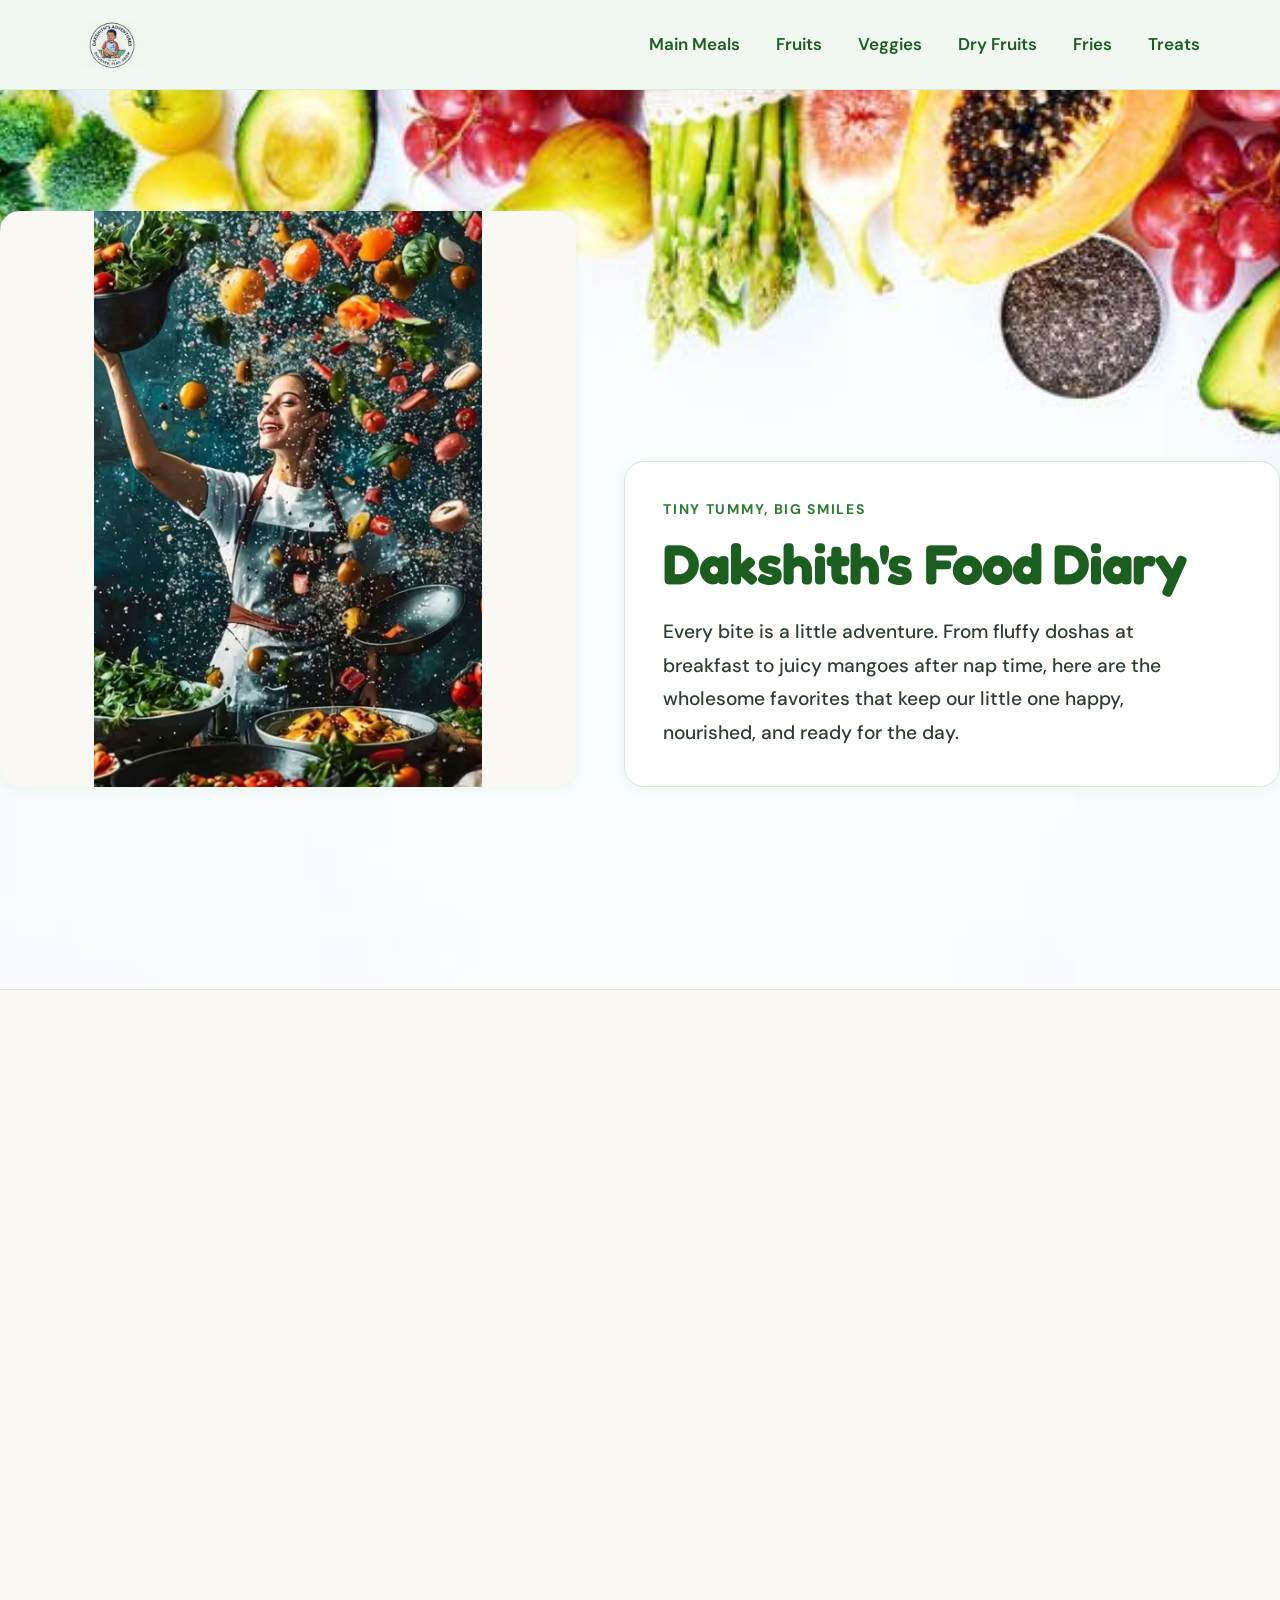
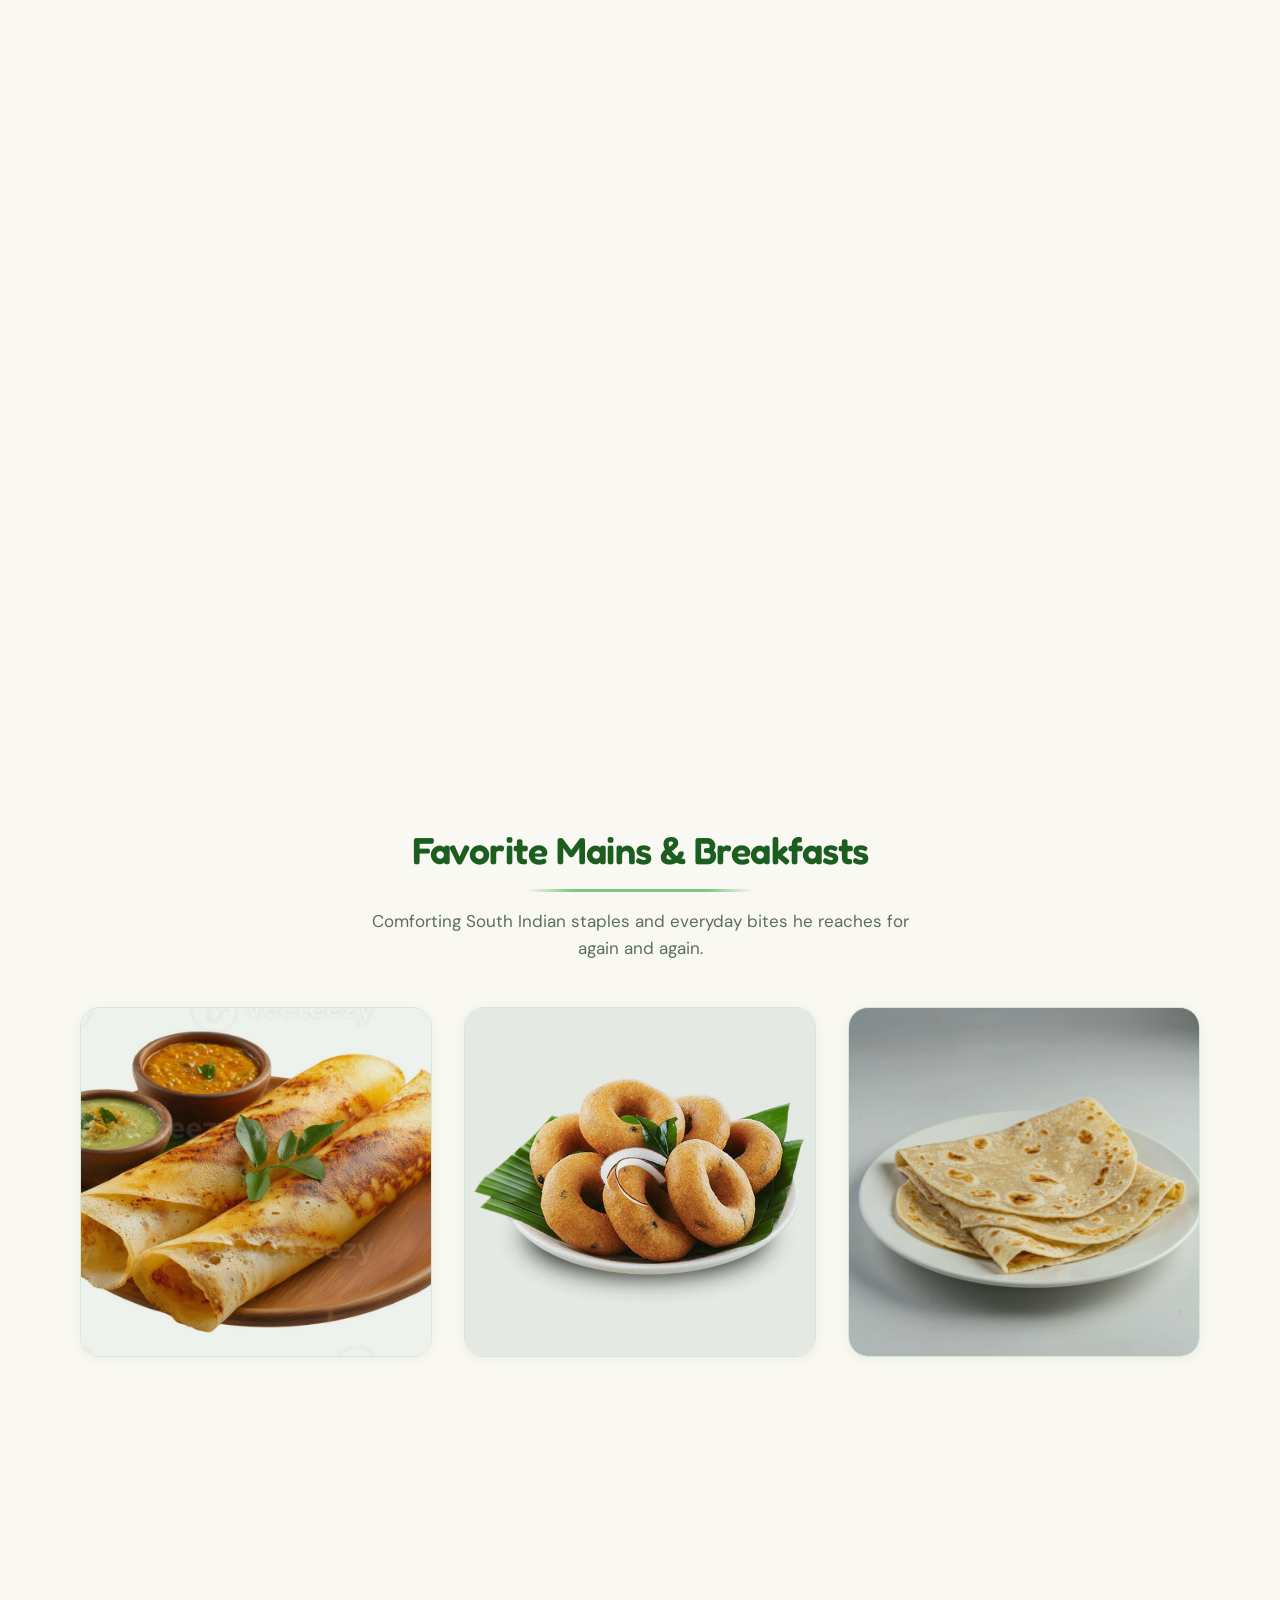
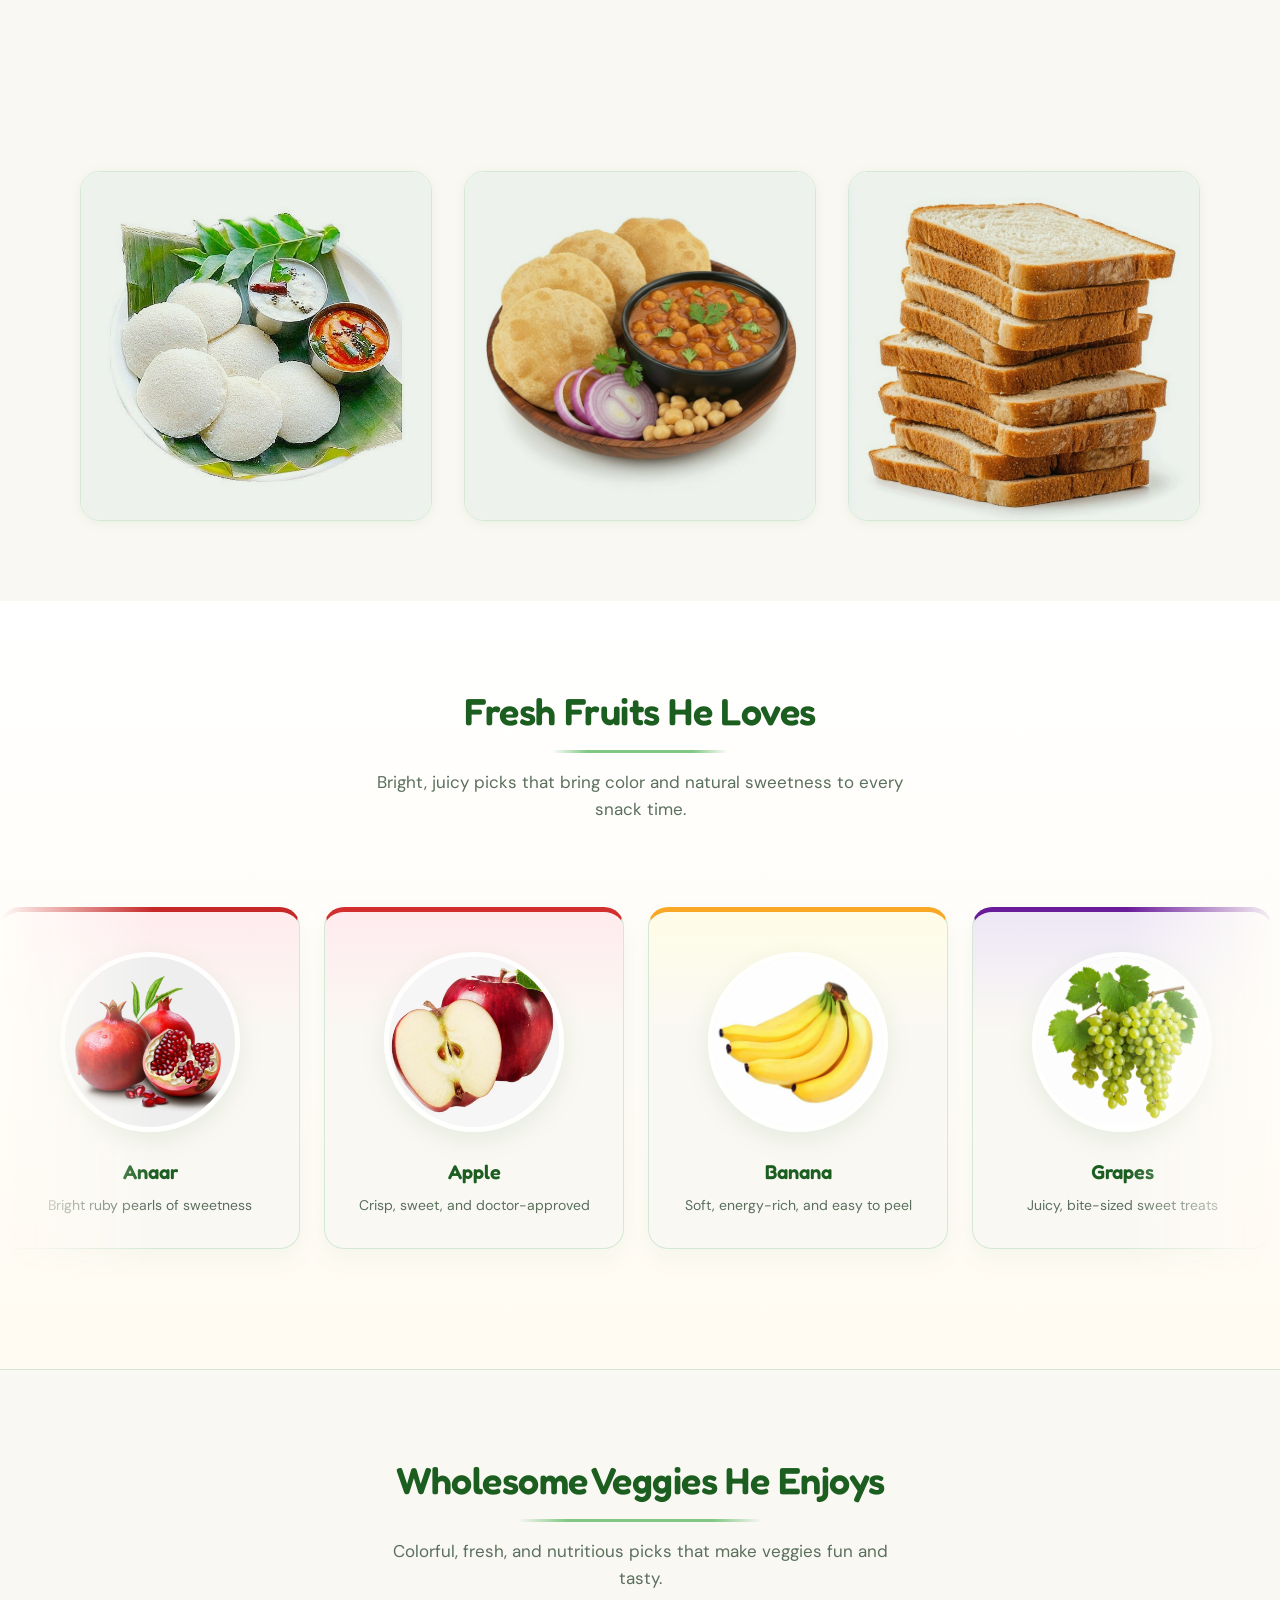
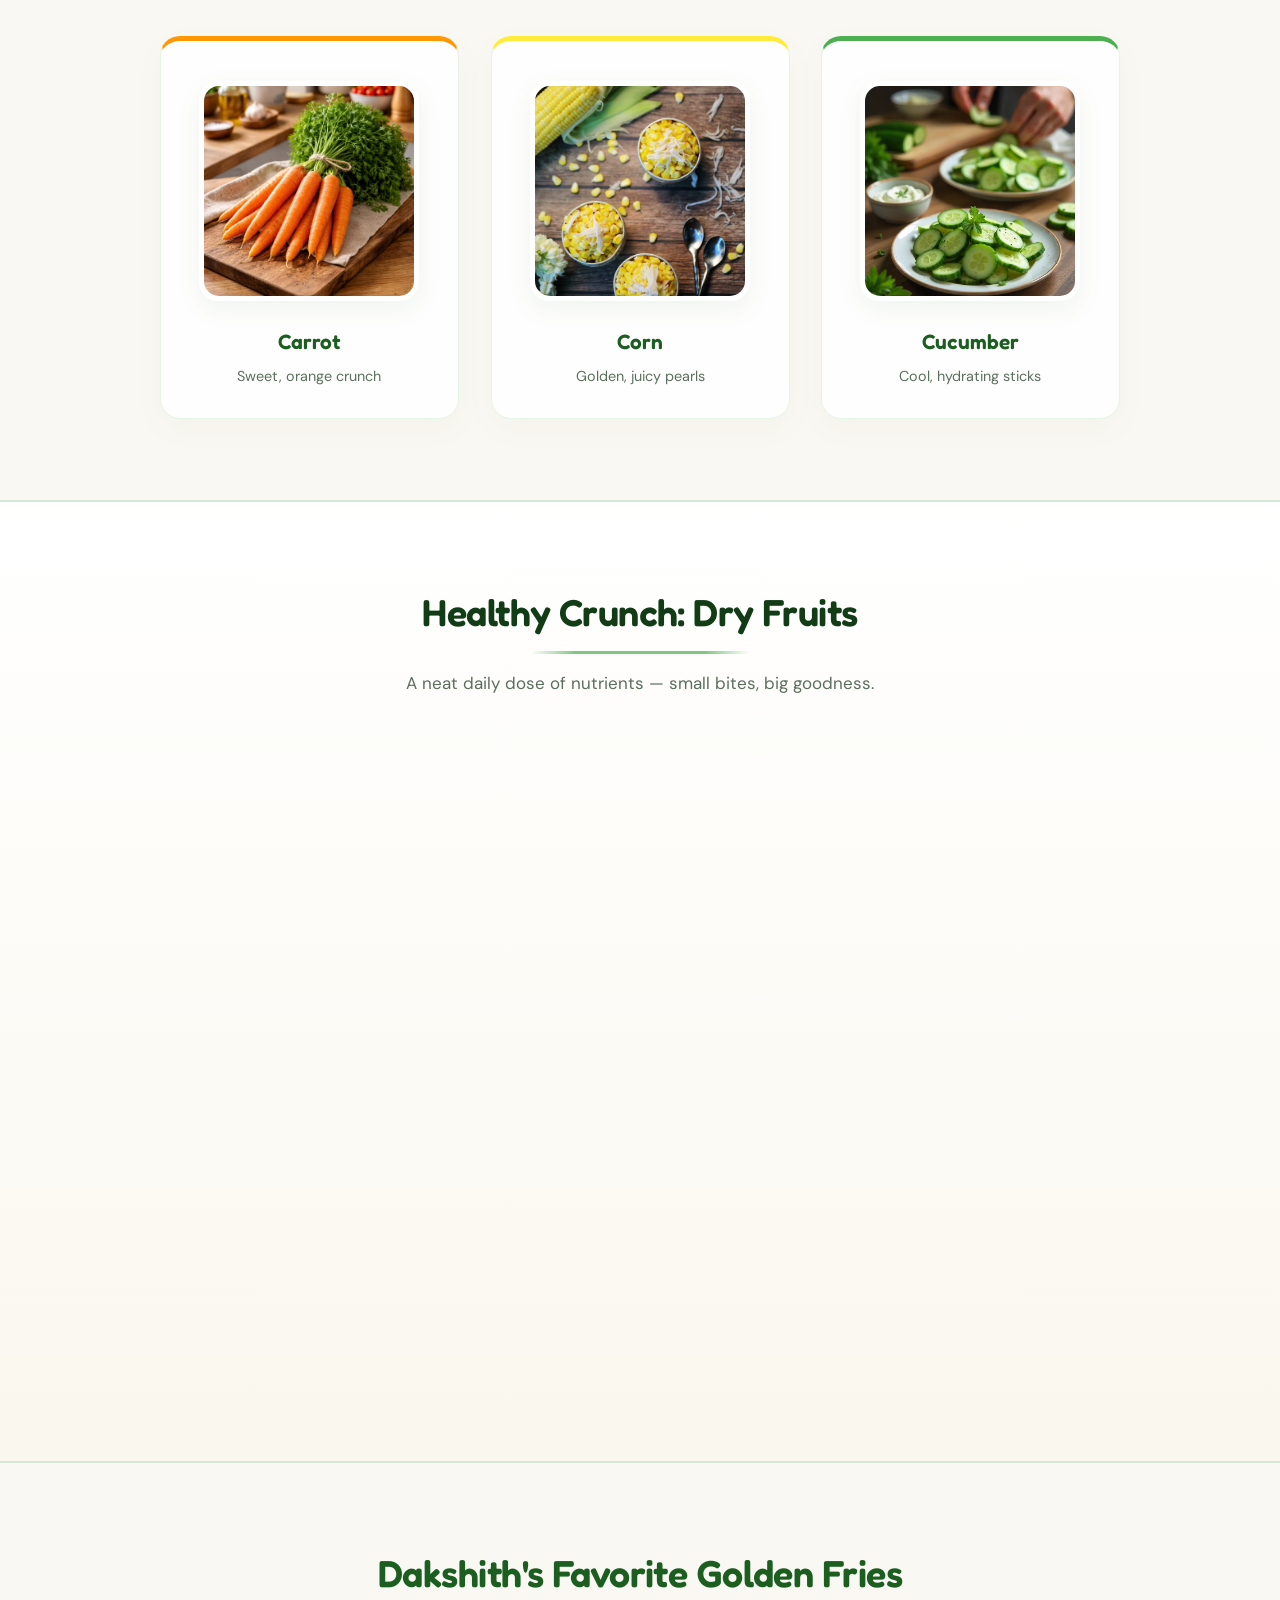
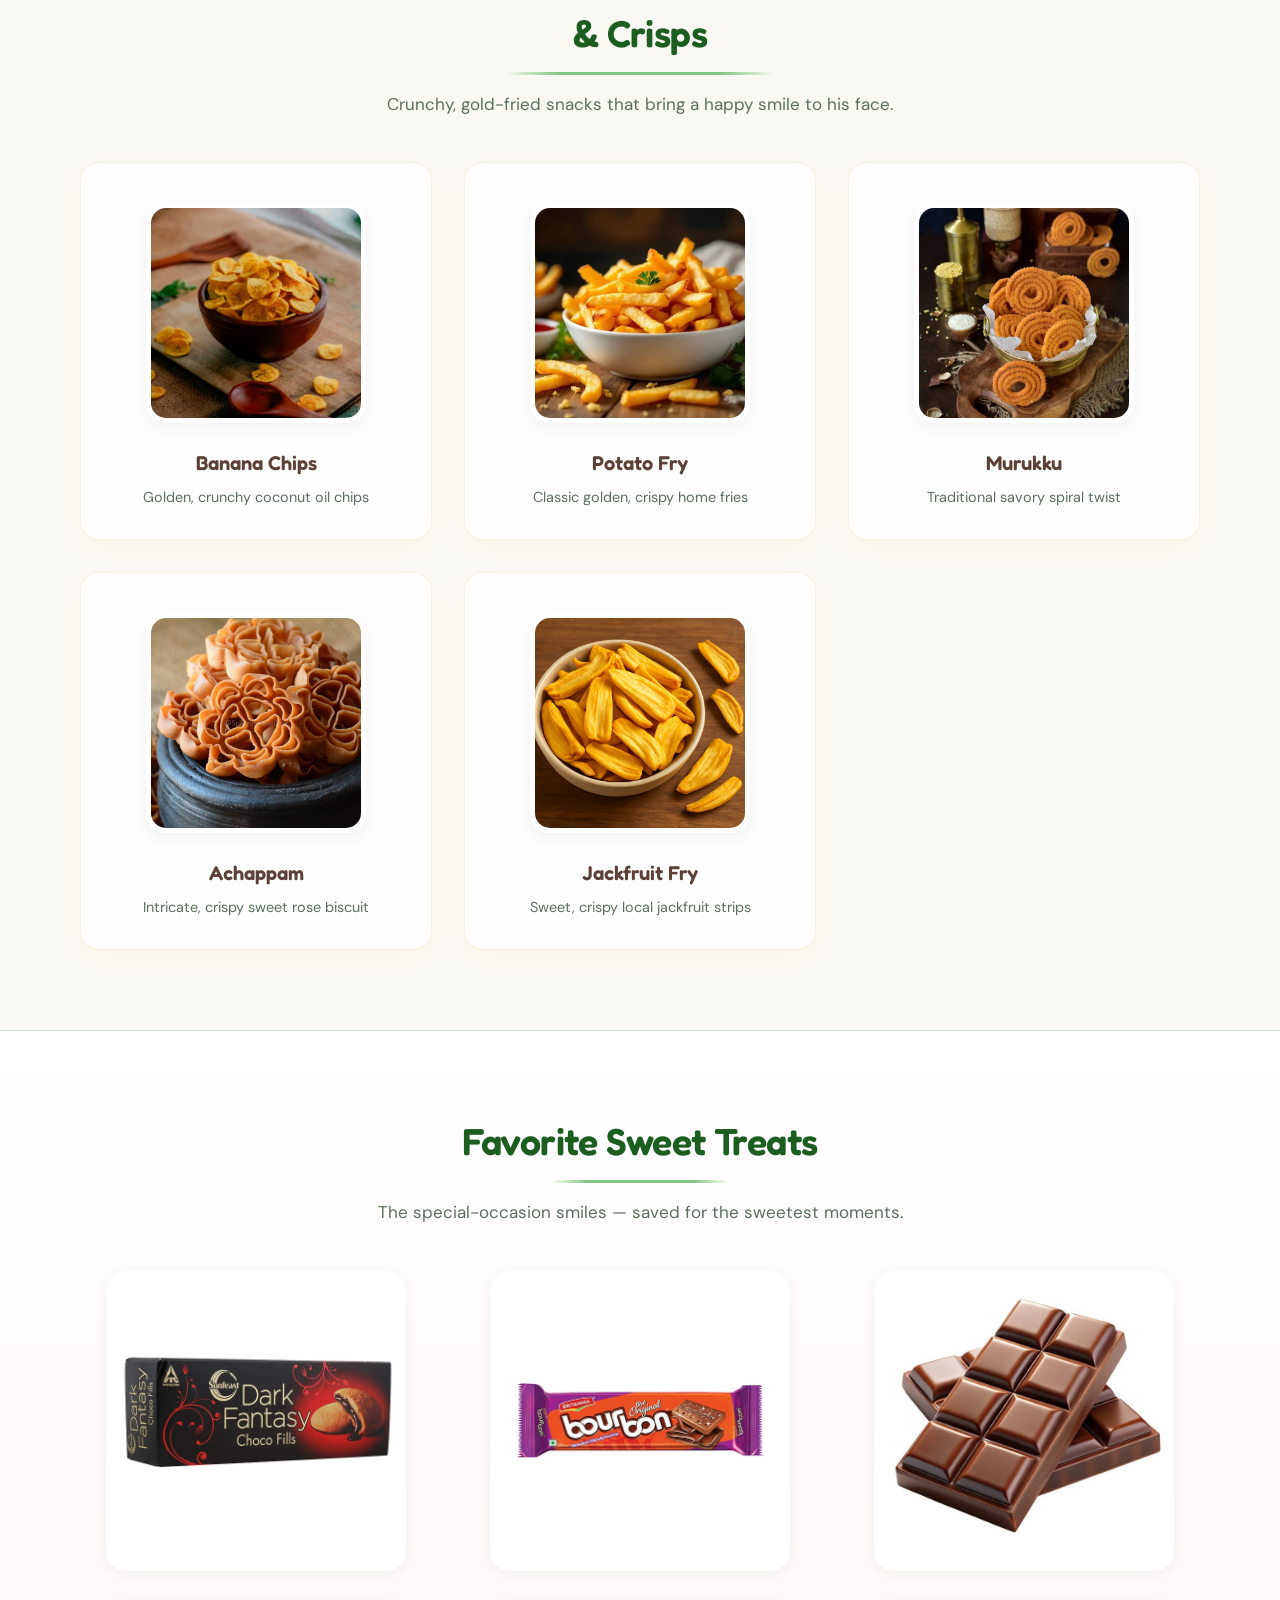
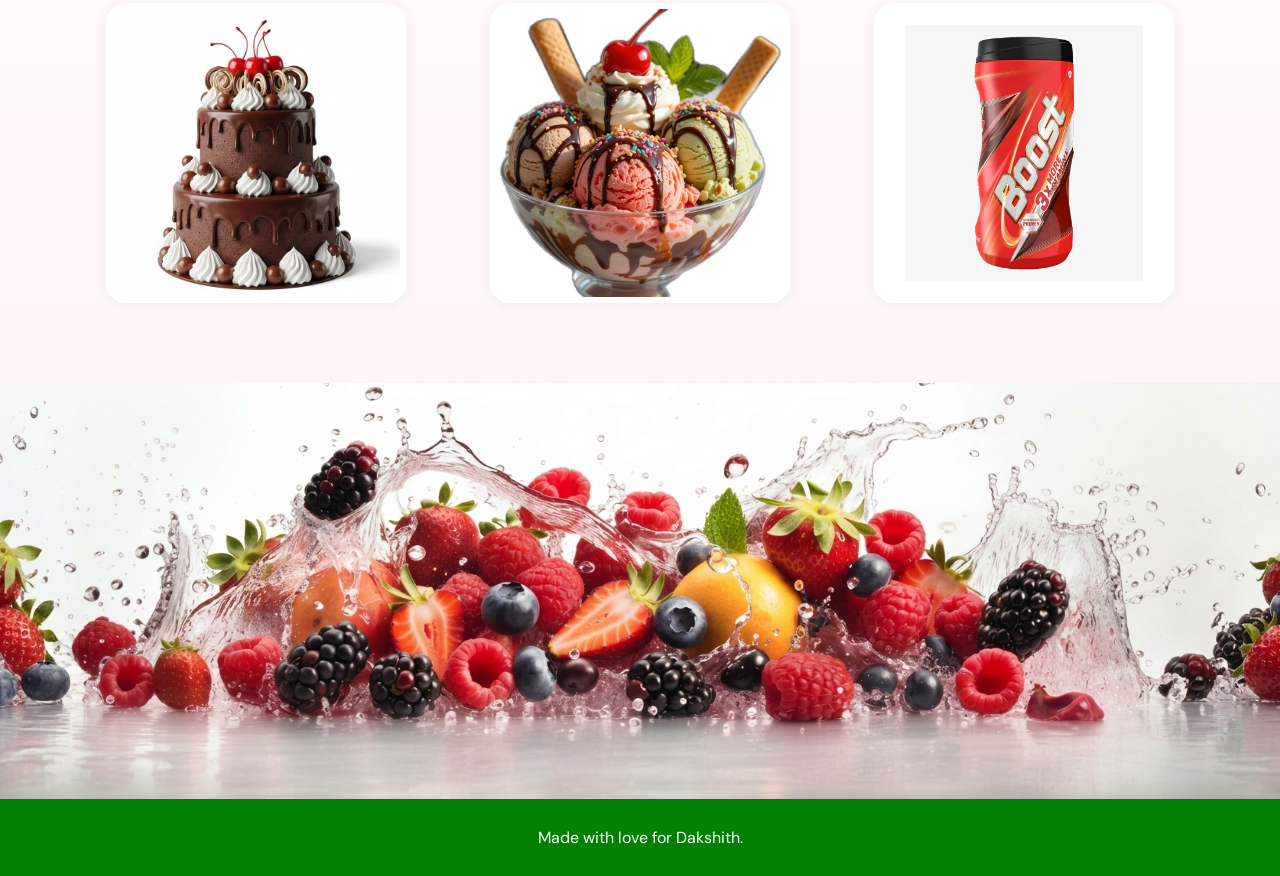
==== commit 36441f72: "edit code commit" ====
--- a/index.html
+++ b/index.html
@@ -9,8 +9,9 @@
 	<link rel="preconnect" href="https://fonts.googleapis.com" />
 	<link rel="preconnect" href="https://fonts.gstatic.com" crossorigin />
 	<link href="https://fonts.googleapis.com/css2?family=DM+Sans:ital,opsz,wght@0,9..40,400;0,9..40,500;0,9..40,600;1,9..40,400&family=Fredoka:wght@500;600;700&display=swap" rel="stylesheet" />
-	<link rel="stylesheet" href="assets/css/dakshith.css?v=5" />
+	<link rel="stylesheet" href="assets/css/dakshith.css?v=7" />
 	<script src="assets/js/hero-animation.js" defer></script>
+	<script src="assets/js/nav.js" defer></script>
 </head>
 <body>
 	<a class="skip-link" href="#main">Skip to content</a>
@@ -30,8 +31,12 @@
 					<li><a href="#treats">Treats</a></li>
 				</ul>
 			</nav>
+			<button class="mobile-nav-toggle" aria-controls="primary-navigation" aria-expanded="false" aria-label="Toggle navigation menu">
+				<span class="hamburger-box">
+					<span class="hamburger-inner"></span>
+				</span>
+			</button>
 		</div>
-
 	</header>
 	
 	<main id="main">
--- a/assets/css/dakshith.css
+++ b/assets/css/dakshith.css
@@ -19,7 +19,7 @@
 	--radius-lg: 20px;
 	--font-heading: "Fredoka", system-ui, sans-serif;
 	--font-body: "DM Sans", system-ui, sans-serif;
-	--header-height: 180px;
+	--header-height: 90px;
 }
 
 *,
@@ -84,11 +84,18 @@
 	top: 0;
 	z-index: 100;
 	height: var(--header-height);
-	background: rgba(240, 248, 242, 0.78); /* Soft, realistic translucent light mint-green */
+	background: rgba(240, 248, 242, 0.82); /* Soft, realistic translucent light mint-green */
 	border-bottom: 1px solid rgba(200, 230, 201, 0.6); /* Soft green border */
-	backdrop-filter: blur(12px);
-	-webkit-backdrop-filter: blur(12px);
-	transition: background-color 0.4s ease, border-color 0.4s ease;
+	backdrop-filter: blur(16px);
+	-webkit-backdrop-filter: blur(16px);
+	transition: height 0.3s cubic-bezier(0.25, 1, 0.5, 1), background-color 0.3s ease, border-color 0.3s ease, box-shadow 0.3s ease;
+}
+
+.site-header.scrolled {
+	--header-height: 70px;
+	background: rgba(240, 248, 242, 0.92);
+	box-shadow: 0 4px 20px rgba(46, 125, 50, 0.08);
+	border-bottom-color: rgba(200, 230, 201, 0.3);
 }
 
 .header-inner {
@@ -107,11 +114,17 @@
 }
 
 .logo img {
-	width: 170px;
-	height: 170px;
+	width: 64px;
+	height: 64px;
 	object-fit: contain;
 	display: block;
 	filter: drop-shadow(0 2px 8px rgba(0, 0, 0, 0.08)); /* Add soft depth to the logo */
+	transition: width 0.3s cubic-bezier(0.25, 1, 0.5, 1), height 0.3s cubic-bezier(0.25, 1, 0.5, 1);
+}
+
+.site-header.scrolled .logo img {
+	width: 50px;
+	height: 50px;
 }
 
 .site-nav ul {
@@ -135,6 +148,97 @@
 .site-nav a:focus-visible {
 	color: var(--forest); /* Rich green hover text */
 	border-bottom-color: var(--sage); /* Soft sage underline */
+}
+
+/* Mobile Navigation Toggle Button */
+.mobile-nav-toggle {
+	display: none;
+	background: none;
+	border: none;
+	cursor: pointer;
+	padding: 0.5rem;
+	z-index: 1000;
+	position: relative;
+	align-items: center;
+	justify-content: center;
+}
+
+.hamburger-box {
+	display: inline-block;
+	position: relative;
+	width: 24px;
+	height: 18px;
+}
+
+.hamburger-inner,
+.hamburger-inner::before,
+.hamburger-inner::after {
+	position: absolute;
+	width: 24px;
+	height: 2px;
+	background-color: var(--forest-deep);
+	border-radius: 4px;
+	transition: transform 0.25s cubic-bezier(0.215, 0.61, 0.355, 1),
+	            background-color 0.25s ease,
+	            opacity 0.25s ease;
+}
+
+.hamburger-inner {
+	display: block;
+	top: 50%;
+	margin-top: -1px;
+}
+
+.hamburger-inner::before,
+.hamburger-inner::after {
+	content: '';
+	display: block;
+}
+
+.hamburger-inner::before {
+	top: -7px;
+}
+
+.hamburger-inner::after {
+	bottom: -7px;
+}
+
+/* Morph Hamburger to "X" when open */
+.mobile-nav-toggle[aria-expanded="true"] .hamburger-inner {
+	transform: rotate(45deg);
+}
+
+.mobile-nav-toggle[aria-expanded="true"] .hamburger-inner::before {
+	top: 0;
+	opacity: 0;
+}
+
+.mobile-nav-toggle[aria-expanded="true"] .hamburger-inner::after {
+	bottom: 0;
+	transform: rotate(-90deg);
+}
+
+/* Backdrop Overlay */
+.nav-overlay {
+	position: fixed;
+	inset: 0;
+	background: rgba(44, 62, 47, 0.4);
+	backdrop-filter: blur(4px);
+	-webkit-backdrop-filter: blur(4px);
+	z-index: 98;
+	opacity: 0;
+	pointer-events: none;
+	transition: opacity 0.4s ease;
+}
+
+body.nav-open .nav-overlay {
+	opacity: 1;
+	pointer-events: auto;
+}
+
+/* Prevent body scroll when nav drawer is open */
+body.nav-open {
+	overflow: hidden;
 }
 
 /* Hero Scroll-Pinning & Animation Layout */
@@ -1424,10 +1528,6 @@
 .site-footer {
 	position: relative;
 	padding: 8rem 0 18rem; /* Higher top padding to give room for the splash graphics to show nicely */
-	background-image: url("../../assets/images/footerbg.png");
-	background-size: cover;
-	/* background-position: center bottom; */
-	background-repeat: no-repeat;
 	text-align: center;
 	border-top: 0px solid var(--mint);
 	display: flex;
@@ -1437,6 +1537,24 @@
 	width: 100%;
 	height: auto;
 }
+
+.site-footer::before {
+	content: '';
+	position: absolute;
+	inset: 0;
+	background-image: url("../../assets/images/footerbg.png");
+	background-size: cover;
+	background-position: center bottom;
+	background-repeat: no-repeat;
+	z-index: 0;
+	transition: transform 1.2s cubic-bezier(0.15, 0.85, 0.45, 1);
+	pointer-events: none;
+}
+
+.site-footer:hover::before {
+	transform: scale(1.1); /* Immersive zoom-in effect */
+}
+
 
 
 .site-footer .container {
@@ -1463,15 +1581,73 @@
 	cursor: default;
 }
 
-
-
 /* Responsive */
 
+@media (max-width: 991px) {
+	:root {
+		--header-height: 70px;
+	}
+
+	.logo img {
+		width: 52px;
+		height: 52px;
+	}
+
+	.header-inner {
+		flex-direction: row;
+		justify-content: space-between;
+		align-items: center;
+		padding-block: 0;
+		height: 100%;
+		min-height: auto;
+	}
+
+	.mobile-nav-toggle {
+		display: flex;
+	}
+
+	.site-nav {
+		position: fixed;
+		top: 0;
+		right: 0;
+		bottom: 0;
+		width: 300px;
+		max-width: 80vw;
+		background: rgba(250, 248, 243, 0.98);
+		backdrop-filter: blur(20px);
+		-webkit-backdrop-filter: blur(20px);
+		z-index: 99;
+		box-shadow: -10px 0 30px rgba(46, 125, 50, 0.08);
+		border-left: 1px solid rgba(200, 230, 201, 0.4);
+		display: flex;
+		flex-direction: column;
+		justify-content: flex-start;
+		align-items: flex-start;
+		padding: 6rem 2.5rem 2rem;
+		transform: translateX(100%);
+		transition: transform 0.4s cubic-bezier(0.165, 0.84, 0.44, 1);
+	}
+
+	body.nav-open .site-nav {
+		transform: translateX(0);
+	}
+
+	.site-nav ul {
+		flex-direction: column;
+		gap: 1.25rem;
+		width: 100%;
+	}
+
+	.site-nav a {
+		font-size: 1.15rem;
+		display: block;
+		padding: 0.5rem 0;
+		width: 100%;
+		border-bottom: 2px solid transparent;
+	}
+}
+
 @media (max-width: 768px) {
-	:root {
-		--header-height: 160px;
-	}
-
 	.hero-scroll-container {
 		height: auto !important;
 	}
@@ -1506,29 +1682,19 @@
 		aspect-ratio: 1 / 1;
 		max-height: 380px;
 	}
-
+}
+
+@media (max-width: 480px) {
+	:root {
+		--header-height: 64px;
+	}
 	.logo img {
-		width: 110px;
-		height: 110px;
-	}
-
-	.header-inner {
-		flex-direction: column;
-		justify-content: center;
-		padding-block: 1rem;
-		height: auto;
-		min-height: var(--header-height);
-	}
-
-	.site-nav ul {
-		flex-wrap: wrap;
-		justify-content: center;
-	}
-}
-
-@media (max-width: 480px) {
-	.logo img {
-		width: 68px;
-		height: 68px;
-	}
-}
+		width: 44px;
+		height: 44px;
+	}
+}
+
+
+
+
+
